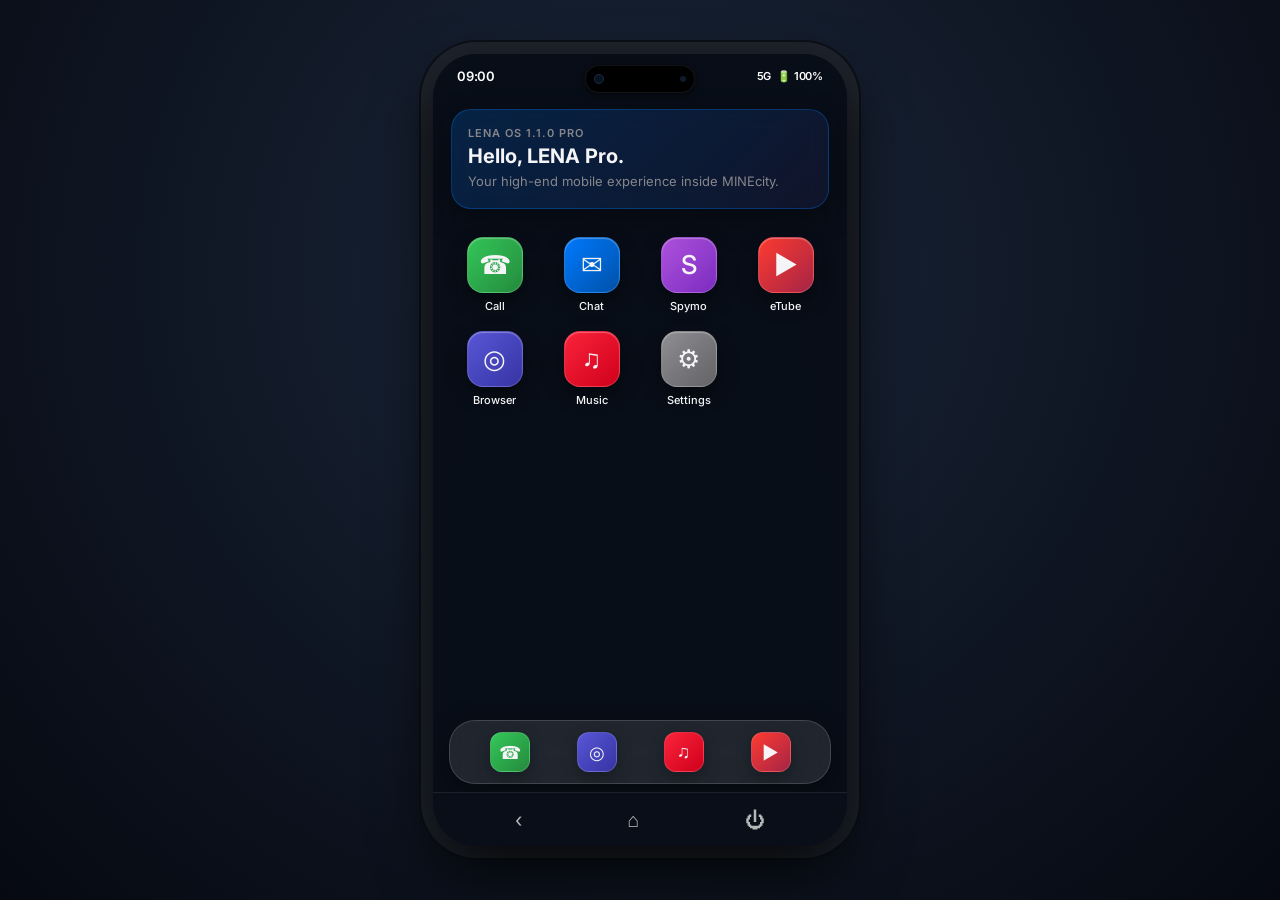
==== index.html @ 7e4c18eb "Rename mobile2.html to index.html" ====
<!DOCTYPE html>
<html lang="en">
<head>
<meta charset="UTF-8">
<meta name="viewport" content="width=device-width,initial-scale=1,maximum-scale=1,user-scalable=no,viewport-fit=cover">
<title>LENA Mobile OS - Pro</title>
<style>
@import url('https://fonts.googleapis.com/css2?family=Inter:wght@300;400;500;600;700&display=swap');

*{box-sizing:border-box; -webkit-tap-highlight-color:transparent;}
:root{
  --accent: #007aff;
  --accent-glow: rgba(0, 122, 255, 0.4);
  --bg-dark: #000000;
  --surface: rgba(25, 25, 30, 0.75);
  --surface-solid: #1c1c1e;
  --text-main: #f5f5f7;
  --text-muted: #86868b;
  --radius-screen: 44px;
}

html,body{
  margin:0;
  width:100%;
  height:100%;
  overflow:hidden;
  background: #0b0f19;
  color:var(--text-main);
  font-family:'Inter', -apple-system, BlinkMacSystemFont, sans-serif;
  user-select:none;
}

button,input{font:inherit;}
button{cursor:pointer;color:inherit;border:none;background:none;}

/* Realistic Phone Enclosure Frame */
.device-wrapper {
  width:100%;
  height:100%;
  display:flex;
  align-items:center;
  justify-content:center;
  background: radial-gradient(circle at 50% 30%, #1a2639 0%, #060911 100%);
}

#mobile {
  width:100%;
  max-width: 414px;
  height:100%;
  max-height: 896px;
  position:relative;
  overflow:hidden;
  background: #000;
  box-shadow: 0 25px 60px rgba(0,0,0,0.8), 0 0 0 12px #1f242d, 0 0 0 14px #0d1017, inset 0 0 0 2px rgba(255,255,255,0.15);
}

@media(min-width: 450px) {
  #mobile {
    border-radius: var(--radius-screen);
    height: 88vh;
  }
}

/* Status Bar */
.status-bar {
  position: absolute;
  top: 0;
  left: 0;
  right: 0;
  height: 44px;
  display: flex;
  justify-content: space-between;
  align-items: center;
  padding: 0 24px;
  font-size: 13px;
  font-weight: 600;
  z-index: 100;
  color: #fff;
  letter-spacing: -0.2px;
}

.status-bar .right-icons {
  display: flex;
  align-items: center;
  gap: 6px;
  font-size: 11px;
}

/* Dynamic Island / Notch */
.dynamic-island {
  position: absolute;
  top: 11px;
  left: 50%;
  transform: translateX(-50%);
  width: 110px;
  height: 28px;
  background: #000;
  border-radius: 20px;
  z-index: 101;
  display: flex;
  align-items: center;
  justify-content: space-between;
  padding: 0 8px;
  box-shadow: 0 2px 10px rgba(0,0,0,0.5);
  border: 1px solid rgba(255,255,255,0.08);
}
.camera-dot {
  width: 10px;
  height: 10px;
  background: #08111e;
  border-radius: 50%;
  border: 1px solid #1a2b48;
}
.sensor-dot {
  width: 6px;
  height: 6px;
  background: #0d1b2a;
  border-radius: 50%;
}

#screen{
  position:absolute;
  inset:0;
  overflow:hidden;
  background: #07111f;
}
#screen::after {
  content:'';
  position: absolute;
  inset:0;
  background: linear-gradient(180deg, rgba(0,0,0,0.3) 0%, rgba(5,10,20,0.6) 100%);
  pointer-events: none;
}

.page{
  position:absolute;
  inset:0;
  display:none;
  overflow-y:auto;
  padding: 50px 18px 110px;
  scrollbar-width:none;
  z-index: 5;
  backdrop-filter: blur(20px);
  -webkit-backdrop-filter: blur(20px);
  background: rgba(10, 15, 25, 0.75);
  animation: fadeIn 0.3s cubic-bezier(0.16, 1, 0.3, 1);
}
.page::-webkit-scrollbar{display:none}
.page.active{display:block}

/* Fullscreen App Pages (Spymo & Browser full overlay) */
.fullscreen-app {
  position: absolute;
  inset: 0;
  background: #07111f;
  z-index: 25;
  display: none;
  flex-direction: column;
  padding: 44px 0 54px;
}
.fullscreen-app.active {
  display: flex;
}
.app-header {
  height: 50px;
  display: flex;
  align-items: center;
  padding: 0 16px;
  gap: 12px;
  background: rgba(16, 30, 49, 0.95);
  border-bottom: 1px solid rgba(255,255,255,0.1);
}
.app-header h3 {
  margin: 0;
  font-size: 16px;
  flex: 1;
}
.full-iframe {
  flex: 1;
  width: 100%;
  border: none;
  background: #ffffff;
}

@keyframes fadeIn {
  from { opacity: 0; transform: scale(0.97); }
  to { opacity: 1; transform: scale(1); }
}

/* Lock Screen - Solid Premium Gradient */
#lock{
  position:absolute;
  inset:0;
  z-index:30;
  display:flex;
  flex-direction:column;
  align-items:center;
  justify-content:space-between;
  padding: 70px 24px 50px;
  background: linear-gradient(145deg, #091322 0%, #03060c 100%);
  transition: transform .4s cubic-bezier(0.77, 0, 0.175, 1), opacity .3s;
}
#lock.gone{transform:translateY(-100%);opacity:0;pointer-events:none}

.lock-clock-container {
  text-align: center;
  margin-top: 10px;
}
.lock-time {
  font-size: 72px;
  font-weight: 300;
  letter-spacing: -2px;
  color: #fff;
  text-shadow: 0 4px 20px rgba(0,0,0,0.5);
}
.lock-date {
  font-size: 15px;
  font-weight: 500;
  color: rgba(255,255,255,0.7);
  margin-top: 6px;
}

#pinBox{
  display:none;
  width:100%;
  max-width:280px;
  background: rgba(25, 30, 45, 0.95);
  padding: 24px;
  border-radius: 24px;
  border: 1px solid rgba(255,255,255,0.15);
  backdrop-filter: blur(20px);
  box-shadow: 0 20px 40px rgba(0,0,0,0.8);
  animation: popIn 0.3s cubic-bezier(0.175, 0.885, 0.32, 1.275);
}
@keyframes popIn {
  from { transform: scale(0.9); opacity: 0; }
  to { transform: scale(1); opacity: 1; }
}

#swipeArea{
  display:flex;
  flex-direction:column;
  align-items:center;
  gap:14px;
  font-size:12px;
  color:rgba(255,255,255,0.85);
  letter-spacing:1.5px;
  text-transform: uppercase;
  font-weight: 600;
  cursor: pointer;
  padding: 15px;
  width: 100%;
  touch-action: none;
}
.swipebar{height:5px;width:120px;border-radius:10px;background:rgba(255,255,255,0.7);box-shadow: 0 0 10px rgba(255,255,255,0.4);}

input{
  width:100%;
  padding:14px 16px;
  border-radius:14px;
  border:1px solid rgba(255,255,255,0.15);
  background:rgba(0,0,0,0.4);
  color:white;
  outline:none;
  margin:10px 0;
  font-size:15px;
  transition: all 0.2s;
}
input:focus {
  border-color: var(--accent);
  box-shadow: 0 0 0 3px var(--accent-glow);
}

.btn{
  border:0;
  background:var(--accent);
  padding:14px 20px;
  border-radius:14px;
  font-weight:600;
  color:white;
  font-size:15px;
  transition: all 0.2s;
  box-shadow: 0 4px 15px rgba(0,122,255,0.3);
}
.btn:active { transform: scale(0.96); }
.btn.secondary{background:rgba(255,255,255,0.1); box-shadow: none;}
.btn.secondary:hover { background: rgba(255,255,255,0.15); }
.full{width:100%;margin-top:10px}

.top{display:flex;align-items:center;gap:14px;margin-bottom:24px}
.top h2{font-size:22px;margin:0;flex:1;font-weight:700;letter-spacing:-0.5px;}
.back{
  background:rgba(255,255,255,0.1);
  border:0;
  border-radius:12px;
  width:38px;
  height:38px;
  display:grid;
  place-items:center;
  font-size:20px;
  transition: background 0.2s;
}
.back:hover { background: rgba(255,255,255,0.2); }

.sub{font-size:11px;color:var(--text-muted);text-transform:uppercase;letter-spacing:1px;font-weight:600;}

/* Home Grid & App Icons */
.home-header {
  padding: 5px 0 10px;
}
.grid{
  display:grid;
  grid-template-columns:repeat(4,minmax(0,1fr));
  gap:16px 10px;
  margin-top:5px;
  padding-bottom: 20px;
}

.appicon{
  min-width:0;
  display:flex;
  flex-direction:column;
  align-items:center;
  gap:6px;
  background:none;
  border:0;
  font-size:11px;
  font-weight:500;
  color: var(--text-main);
  transition: transform 0.2s;
}
.appicon:active { transform: scale(0.92); }

.iconbox{
  width:56px;
  height:56px;
  border-radius:16px;
  display:grid;
  place-items:center;
  font-size:26px;
  background:linear-gradient(145deg,#2c3e50,#1a252f);
  border:1px solid rgba(255,255,255,0.15);
  box-shadow: 0 8px 20px rgba(0,0,0,0.4), inset 0 1px 1px rgba(255,255,255,0.3);
}

.blue{background:linear-gradient(135deg,#007aff,#0051a8)}
.green{background:linear-gradient(135deg,#34c759,#248a3d)}
.purple{background:linear-gradient(135deg,#af52de,#7b2cbf)}
.orange{background:linear-gradient(135deg,#ff9500,#cc7500)}
.red{background:linear-gradient(135deg,#ff3b30,#a52446)}
.musicIcon{background:linear-gradient(135deg,#fa233b,#d0001b)}
.browserIcon{background:linear-gradient(135deg,#5856d6,#3634a3)}

.hero{
  border:1px solid rgba(255,255,255,0.1);
  border-radius:20px;
  padding:16px;
  background:linear-gradient(135deg, rgba(255,255,255,0.08), rgba(255,255,255,0.02));
  backdrop-filter: blur(10px);
  box-shadow: 0 10px 30px rgba(0,0,0,0.3);
  margin-bottom: 12px;
}
.hero h3{margin:0 0 4px; font-size:20px; font-weight:700;}

.card{
  background: rgba(28, 28, 30, 0.7);
  border:1px solid rgba(255,255,255,0.08);
  padding:16px;
  border-radius:18px;
  margin:12px 0;
  backdrop-filter: blur(15px);
  box-shadow: 0 8px 25px rgba(0,0,0,0.3);
}

.rowitem{display:flex;align-items:center;gap:14px}
.rowitem>div:first-child{flex:1;min-width:0}
.rowitem p{margin:4px 0;color:var(--text-muted);font-size:13px}
.small{font-size:13px;color:var(--text-muted);line-height:1.5}

/* Dock at bottom of home screen - Pushed up above Nav Bar */
.home-dock {
  position: absolute;
  bottom: 62px;
  left: 16px;
  right: 16px;
  background: rgba(255, 255, 255, 0.1);
  backdrop-filter: blur(25px);
  -webkit-backdrop-filter: blur(25px);
  border: 1px solid rgba(255, 255, 255, 0.15);
  border-radius: 26px;
  padding: 10px 16px;
  display: flex;
  justify-content: space-around;
  align-items: center;
  z-index: 10;
  box-shadow: 0 10px 30px rgba(0,0,0,0.4);
}
.home-dock .iconbox {
  width: 44px;
  height: 44px;
  border-radius: 12px;
  font-size: 18px;
  box-shadow: 0 5px 15px rgba(0,0,0,0.3);
}

/* Navigation Bar */
#nav{
  position:absolute;
  bottom:0;
  left:0;
  right:0;
  height:54px;
  display:flex;
  align-items:center;
  justify-content:space-evenly;
  background: rgba(10, 15, 25, 0.95);
  backdrop-filter: blur(20px);
  border-top:1px solid rgba(255,255,255,0.08);
  z-index:40;
  padding-bottom:env(safe-area-inset-bottom);
}
#nav button{
  background:none;
  border:0;
  font-size:20px;
  padding:10px 24px;
  color: rgba(255,255,255,0.7);
  transition: color 0.2s;
}
#nav button:hover { color: #fff; }

#toast{
  position:absolute;
  z-index:100;
  bottom:80px;
  left:50%;
  transform:translateX(-50%);
  background: rgba(40, 40, 45, 0.95);
  color: #fff;
  padding: 12px 20px;
  border-radius: 16px;
  font-size: 14px;
  font-weight: 500;
  max-width: 90%;
  text-align:center;
  display:none;
  box-shadow: 0 10px 30px rgba(0,0,0,0.6);
  border: 1px solid rgba(255,255,255,0.15);
  backdrop-filter: blur(10px);
  animation: toastPop 0.25s cubic-bezier(0.175, 0.885, 0.32, 1.275);
}
@keyframes toastPop {
  from { opacity: 0; transform: translate(-50%, 20px); }
  to { opacity: 1; transform: translate(-50%, 0); }
}

.videoFrame{width:100%;aspect-ratio:16/9;border:0;border-radius:14px;box-shadow: 0 8px 20px rgba(0,0,0,0.4);}
audio{width:100%;margin-top:14px;accent-color: var(--accent);}
</style>
</head>
<body>
<div class="device-wrapper">
<div id="mobile">
  <!-- Status Bar & Dynamic Island -->
  <div class="status-bar">
    <span>09:00</span>
    <div class="dynamic-island">
      <div class="camera-dot"></div>
      <div class="sensor-dot"></div>
    </div>
    <div class="right-icons">
      <span>5G</span>
      <span>🔋 100%</span>
    </div>
  </div>

  <div id="screen">

    <!-- Lock Screen -->
    <section id="lock">
      <div class="lock-clock-container">
        <div class="lock-time">09:00</div>
        <div class="lock-date">LENA</div>
      </div>
      
      <div style="display: flex; flex-direction: column; align-items: center; width: 100%;">
        <div id="pinBox">
          <div style="text-align:center; margin-bottom: 12px;"><b id="lockTitle">Enter PIN</b></div>
          <input id="unlockPin" type="password" inputmode="numeric" maxlength="12" placeholder="PIN Code">
          <button class="btn full" onclick="unlockWithPin()">Unlock Device</button>
        </div>
      </div>

      <div id="swipeArea" onclick="attemptSwipe()">
        <span id="swipeText">SWIPE UP OR TAP TO UNLOCK</span>
        <div class="swipebar"></div>
      </div>
    </section>

    <!-- Home Screen -->
    <section class="page active" id="home">
      <div class="home-header">
        <div class="hero" style="background: linear-gradient(135deg, rgba(0,122,255,0.2), rgba(88,86,214,0.1)); border-color: rgba(0,122,255,0.3);">
          <div class="sub">LENA OS 1.1.0 Pro</div>
          <h3 id="greetingHeader" style="margin-top:4px">Hello, Player.</h3>
          <p class="small" style="margin:0">Your high-end mobile experience inside MINEcity.</p>
        </div>
      </div>

      <div class="grid">
        <button class="appicon" onclick="openPage('call')"><span class="iconbox green">☎</span>Call</button>
        <button class="appicon" onclick="unavailable('Messenger')"><span class="iconbox blue">✉</span>Chat</button>
        <button class="appicon" onclick="openSpymo()"><span class="iconbox purple">S</span>Spymo</button>
        <button class="appicon" onclick="openPage('etube')"><span class="iconbox red">▶</span>eTube</button>
        <button class="appicon" onclick="openPage('browser')"><span class="iconbox browserIcon">◎</span>Browser</button>
        <button class="appicon" onclick="openPage('music')"><span class="iconbox musicIcon">♫</span>Music</button>
        <button class="appicon" onclick="openPage('settings')"><span class="iconbox" style="background:linear-gradient(135deg,#8e8e93,#636366)">⚙</span>Settings</button>
      </div>

      <!-- Dock -->
      <div class="home-dock">
        <button class="appicon" onclick="openPage('call')"><span class="iconbox green" style="width:40px;height:40px;font-size:18px">☎</span></button>
        <button class="appicon" onclick="openPage('browser')"><span class="iconbox browserIcon" style="width:40px;height:40px;font-size:18px">◎</span></button>
        <button class="appicon" onclick="openPage('music')"><span class="iconbox musicIcon" style="width:40px;height:40px;font-size:18px">♫</span></button>
        <button class="appicon" onclick="openPage('etube')"><span class="iconbox red" style="width:40px;height:40px;font-size:18px">▶</span></button>
      </div>
    </section>

    <!-- Call Page -->
    <section class="page" id="call">
      <div class="top"><button class="back" onclick="goBack()">‹</button><h2>Phone</h2></div>
      <div class="hero" style="text-align: center; padding: 30px 20px;">
        <div class="iconbox green" style="margin: 0 auto 15px; width:70px; height:70px; font-size:32px;">☎</div>
        <h3>LENA Calls</h3>
        <p class="small">Dialer network is ready for integration.</p>
      </div>
      <button class="btn full" onclick="unavailable('Calling')">Open Keypad</button>
    </section>

    <!-- eTube Page -->
    <section class="page" id="etube">
      <div class="top"><button class="back" onclick="goBack()">‹</button><h2>eTube Pro</h2></div>
      <p class="small" style="margin-top:0">Your gaming videos and MINEcity broadcasts.</p>
      <div id="videoList" style="margin-top: 15px;"></div>
      <div class="card">
        <b>Add a Video</b>
        <input id="videoTitle" placeholder="Video Title">
        <input id="videoUrl" placeholder="YouTube Video URL">
        <button class="btn full" onclick="addVideo()">Add to eTube</button>
        <p class="small" style="margin-top:10px">Saved locally to your device storage.</p>
      </div>
    </section>

    <!-- Fullscreen Spymo App Overlay -->
    <div class="fullscreen-app" id="spymoApp">
      <div class="app-header">
        <button class="back" onclick="closeFullscreenApp('spymoApp')">‹</button>
        <h3>Spymo App</h3>
      </div>
      <iframe class="full-iframe" id="spymoIframe" sandbox="allow-forms allow-scripts allow-same-origin allow-popups" referrerpolicy="strict-origin-when-cross-origin"></iframe>
    </div>

    <!-- Fullscreen Browser App Overlay -->
    <div class="fullscreen-app" id="browserApp">
      <div class="app-header">
        <button class="back" onclick="closeFullscreenApp('browserApp')">‹</button>
        <h3 id="browserTitle">Browser</h3>
      </div>
      <iframe class="full-iframe" id="browserIframe" sandbox="allow-forms allow-scripts allow-same-origin allow-popups" referrerpolicy="strict-origin-when-cross-origin"></iframe>
    </div>

    <!-- Standard Browser Selection/Settings Page -->
    <section class="page" id="browser">
      <div class="top"><button class="back" onclick="goBack()">‹</button><h2>MINEcity Browser</h2></div>
      <div class="card">
        <h3>Quick Web Apps</h3>
        <p class="small">Tap any popular site to launch instantly in full screen:</p>
        <button class="btn full" onclick="launchCustomWeb('https://www.google.com', 'Google')">Launch Google</button>
        <button class="btn secondary full" onclick="launchCustomWeb('https://wikipedia.org', 'Wikipedia')">Launch Wikipedia</button>
      </div>
      <div class="card">
        <b>Enter Custom Website URL</b>
        <input id="customBrowserUrl" placeholder="https://example.com">
        <button class="btn full" onclick="launchTypedBrowser()">Open Website Fullscreen</button>
      </div>
    </section>

    <!-- Music Page -->
    <section class="page" id="music">
      <div class="top"><button class="back" onclick="goBack()">‹</button><h2>LENA Music</h2></div>
      <div class="hero" style="background: linear-gradient(135deg, rgba(250,35,59,0.2), rgba(160,0,27,0.1)); border-color: rgba(250,35,59,0.3);">
        <div style="font-size:36px; margin-bottom: 6px;">♫</div>
        <h3 style="margin:0 0 4px">Your Soundtrack</h3>
        <p class="small">High-fidelity audio inside MINEcity.</p>
      </div>
      <input id="musicSearch" placeholder="🔍 Search songs..." oninput="renderMusic()">
      <div class="rowitem" style="margin:16px 0"><b style="flex:1">Library</b><button class="btn" style="padding: 10px 16px; font-size: 13px;" onclick="showMusicAdd()">＋ Add Song</button></div>
      <div id="musicList"></div>
      
      <div class="card" id="musicAddBox" style="display:none">
        <h3 style="margin-top:0">Add New Track</h3>
        <input id="musicTitle" placeholder="Song Title">
        <input id="musicArtist" placeholder="Artist Name">
        <input id="musicUrl" placeholder="Direct HTTPS Audio URL">
        <button class="btn full" onclick="addMusic()">Save Track</button>
        <button class="btn secondary full" onclick="$('musicAddBox').style.display='none'">Cancel</button>
        <p class="small">Must be a direct accessible HTTPS audio link.</p>
      </div>

      <div class="card">
        <div class="sub">NOW PLAYING</div>
        <h3 id="playingTitle" style="font-size: 18px; margin: 6px 0 2px;">Nothing playing</h3>
        <p id="playingArtist" class="small">Select a track from your library.</p>
        <audio id="musicPlayer" controls preload="none"></audio>
      </div>
    </section>

    <!-- Settings Page -->
    <section class="page" id="settings">
      <div class="top"><button class="back" onclick="goBack()">‹</button><h2>Settings</h2></div>
      <div class="card">
        <div class="sub">DEVICE IDENTITY</div>
        <h3 style="margin: 6px 0 12px;">LENA Pro</h3>
        <input id="deviceName" maxlength="30" placeholder="Mobile Name">
        <button class="btn full" onclick="saveDevice()">Save Device Name</button>
        <div class="rowitem" style="margin-top:16px"><div><b>Operating System</b><p>LENA OS Pro Edition</p></div><b>1.1.0</b></div>
      </div>

      <div class="card">
        <div class="sub">SECURITY</div>
        <h3 style="margin: 6px 0 4px;">Screen Lock PIN</h3>
        <p class="small" id="pinStatus" style="margin-bottom:12px">No PIN configured.</p>
        <input id="newPin" type="password" inputmode="numeric" maxlength="12" placeholder="New PIN (4–12 digits)">
        <input id="confirmPin" type="password" inputmode="numeric" maxlength="12" placeholder="Confirm PIN">
        <button class="btn full" onclick="savePin()">Set / Change PIN</button>
        <button class="btn secondary full" onclick="removePin()">Remove PIN</button>
        <button class="btn secondary full" onclick="lockNow()">Lock Screen Now</button>
      </div>

      <div class="card">
        <div class="sub">SYSTEM & STORAGE</div>
        <button class="btn secondary full" onclick="showAbout()">About LENA OS</button>
        <button class="btn secondary full" onclick="resetVideos()">Clear eTube Data</button>
      </div>
    </section>

  </div>

  <nav id="nav">
    <button aria-label="Back" onclick="goBack()">‹</button>
    <button aria-label="Home" onclick="goHome()">⌂</button>
    <button aria-label="Lock screen" onclick="lockNow()">⏻</button>
  </nav>

  <div id="toast"></div>
</div>
</div>

<script>
const $=id=>document.getElementById(id);
const KEYS={pin:'lena_screen_pin',name:'lena_device_name',videos:'lena_etube_videos',music:'lena_music_library_v1'};
const SPYMO_LINK='https://qzr8n4xv1t6p.vercel.app';
let currentPage='home',pageHistory=[],touchStartY=null,isLocked=true,pinRequired=false,toastTimer,currentMusicId=null;

function toast(message){
 const el=$('toast');el.textContent=message;el.style.display='block';
 clearTimeout(toastTimer);toastTimer=setTimeout(()=>el.style.display='none',2400);
}
function showPage(id,remember=true){
 if(!$ (id))return;
 if(remember&&currentPage!==id)pageHistory.push(currentPage);
 document.querySelectorAll('.page').forEach(p=>p.classList.remove('active'));
 $(id).classList.add('active');currentPage=id;
 if(id==='settings')refreshSettings();
 if(id==='etube')renderVideos();
 if(id==='music')renderMusic();
}
function openPage(id){showPage(id)}
function goHome(){
  pageHistory=[];
  document.querySelectorAll('.fullscreen-app').forEach(app=>app.classList.remove('active'));
  showPage('home',false);
}
function goBack(){
  const activeFullscreen = document.querySelector('.fullscreen-app.active');
  if(activeFullscreen){
    activeFullscreen.classList.remove('active');
    return;
  }
  if(pageHistory.length)showPage(pageHistory.pop(),false);
  else goHome();
}
function unavailable(name){toast(name+' is not available yet.')}

/* Open Spymo directly in full screen */
function openSpymo(){
  $('spymoIframe').src = SPYMO_LINK;
  $('spymoApp').classList.add('active');
}

/* Open Custom Browser in Fullscreen */
function launchCustomWeb(url, title){
  $('browserTitle').textContent = title || 'Browser';
  $('browserIframe').src = url;
  $('browserApp').classList.add('active');
}

function launchTypedBrowser(){
  let url = $('customBrowserUrl').value.trim();
  if(!url) return toast('Enter a valid website URL.');
  if(!/^https?:\/\//i.test(url)) url = 'https://' + url;
  launchCustomWeb(url, url);
}

function closeFullscreenApp(appId){
  $(appId).classList.remove('active');
  if(appId==='spymoApp') $('spymoIframe').src='';
  if(appId==='browserApp') $('browserIframe').src='';
}

function lockNow(){
 isLocked=true;pinRequired=!!localStorage.getItem(KEYS.pin);
 $('lock').classList.remove('gone');
 $('pinBox').style.display='none';
 $('swipeArea').style.display='flex';
 $('unlockPin').value='';
 $('swipeText').textContent=pinRequired?'SWIPE UP OR TAP TO ENTER PIN':'SWIPE UP TO UNLOCK';
}
function unlock(){
 isLocked=false;
 $('lock').classList.add('gone');
 $('pinBox').style.display='none';
 goHome();
}
function attemptSwipe(){
 if(!isLocked)return;
 if(pinRequired){
  $('pinBox').style.display='block';
  $('swipeArea').style.display='none';
  $('unlockPin').focus();
 } else {
  unlock();
 }
}
function unlockWithPin(){
 const entered = $('unlockPin').value.trim();
 const savedPin = localStorage.getItem(KEYS.pin);
 if(entered === savedPin && savedPin){
  unlock();
 } else {
  toast('Incorrect PIN');
  $('unlockPin').value='';
 }
}

// Touch & Mouse swipe handlers for Lock Screen
const lockEl = $('lock');
lockEl.addEventListener('touchstart', e => {
  touchStartY = e.touches[0].clientY;
}, {passive:true});

lockEl.addEventListener('touchend', e => {
  if(touchStartY !== null) {
    let diff = touchStartY - e.changedTouches[0].clientY;
    if(diff > 35) {
      attemptSwipe();
    }
  }
  touchStartY = null;
}, {passive:true});

let mouseY = null;
lockEl.addEventListener('mousedown', e => {
  mouseY = e.clientY;
});
lockEl.addEventListener('mouseup', e => {
  if(mouseY !== null) {
    let diff = mouseY - e.clientY;
    if(diff > 35) {
      attemptSwipe();
    }
  }
  mouseY = null;
});

function refreshSettings(){
 const devName = localStorage.getItem(KEYS.name)||'LENA Pro';
 $('deviceName').value=devName;
 $('greetingHeader').textContent = 'Hello, ' + devName + '.';
 $('pinStatus').textContent=localStorage.getItem(KEYS.pin)?'Screen PIN is active & secured.':'No PIN configured.';
}
function saveDevice(){
 const name=$('deviceName').value.trim();if(!name)return toast('Enter a valid device name.');
 localStorage.setItem(KEYS.name,name);refreshSettings();toast('Device name updated.');
}
function savePin(){
 const pin=$('newPin').value.trim(),confirm=$('confirmPin').value.trim();
 if(!/^\d{4,12}$/.test(pin))return toast('PIN must be 4–12 digits.');
 if(pin!==confirm)return toast('PINs do not match.');
 localStorage.setItem(KEYS.pin,pin);
 $('newPin').value='';$('confirmPin').value='';refreshSettings();toast('New PIN saved successfully.');
}
function removePin(){
 if(!localStorage.getItem(KEYS.pin))return toast('No PIN configured.');
 localStorage.removeItem(KEYS.pin);refreshSettings();toast('Screen PIN removed.');
}
function showAbout(){toast('LENA Mobile OS Pro • Version 1.1.0')}

function getVideos(){try{const a=JSON.parse(localStorage.getItem(KEYS.videos)||'[]');return Array.isArray(a)?a:[]}catch{return[]}}
function youtubeId(value){
 try{
  const u=new URL(value);
  if(u.hostname==='youtu.be')return u.pathname.slice(1);
  if(u.hostname.endsWith('youtube.com')){
   if(u.pathname==='/watch')return u.searchParams.get('v');
   const p=u.pathname.split('/');
   if(['embed','shorts','live'].includes(p[1]))return p[2];
  }
}catch{}return null;
}
function addVideo(){
 const title=$('videoTitle').value.trim(),id=youtubeId($('videoUrl').value.trim());
 if(!title)return toast('Enter a video title.');
 if(!id||!/^[\w-]{11}$/.test(id))return toast('Enter a valid YouTube video URL.');
 const v=getVideos();v.unshift({title,id});localStorage.setItem(KEYS.videos,JSON.stringify(v));
 $('videoTitle').value='';$('videoUrl').value='';renderVideos();toast('Video added to eTube.');
}
function renderVideos(){
 const list=$('videoList');list.replaceChildren();const videos=getVideos();
 if(!videos.length){const e=document.createElement('div');e.className='card';e.textContent='No videos in library yet. Add MINEcity update links below.';list.appendChild(e);return}
 videos.forEach((v,i)=>{
  const c=document.createElement('div');c.className='card';
  const t=document.createElement('b');t.textContent=v.title;c.appendChild(t);
  const f=document.createElement('iframe');f.className='videoFrame';f.style.marginTop='12px';f.src='https://www.youtube-nocookie.com/embed/'+encodeURIComponent(v.id);f.title=v.title;f.loading='lazy';f.allow='accelerometer; autoplay; clipboard-write; encrypted-media; gyroscope; picture-in-picture; web-share';f.allowFullscreen=true;c.appendChild(f);
  const d=document.createElement('button');d.className='btn secondary full';d.textContent='Remove Video';d.onclick=()=>{const a=getVideos();a.splice(i,1);localStorage.setItem(KEYS.videos,JSON.stringify(a));renderVideos()};c.appendChild(d);list.appendChild(c);
 });
}
function resetVideos(){localStorage.removeItem(KEYS.videos);renderVideos();toast('eTube video library cleared.')}

function getMusic(){try{const a=JSON.parse(localStorage.getItem(KEYS.music)||'[]');return Array.isArray(a)?a:[]}catch{return[]}}
function showMusicAdd(){$('musicAddBox').style.display='block'}
function addMusic(){
 const title=$('musicTitle').value.trim(),artist=$('musicArtist').value.trim()||'Unknown Artist',url=$('musicUrl').value.trim();
 if(!title)return toast('Enter a song title.');
 let parsed;try{parsed=new URL(url)}catch{return toast('Enter a valid audio URL.')}
 if(parsed.protocol!=='https:')return toast('Use a secure HTTPS audio URL.');
 const tracks=getMusic();tracks.unshift({id:Date.now().toString()+Math.random().toString(36).slice(2,7),title,artist,url});
 localStorage.setItem(KEYS.music,JSON.stringify(tracks));
 $('musicTitle').value='';$('musicArtist').value='';$('musicUrl').value='';$('musicAddBox').style.display='none';
 renderMusic();toast('Song added to LENA Music.');
}
function renderMusic(){
 const list=$('musicList');if(!list)return;list.replaceChildren();
 const q=($('musicSearch').value||'').toLowerCase().trim();
 const tracks=getMusic().filter(t=>(t.title+' '+t.artist).toLowerCase().includes(q));
 if(!tracks.length){const e=document.createElement('div');e.className='card';e.textContent=q?'No matching tracks found.':'Your music library is empty. Add your first track!';list.appendChild(e);return}
 tracks.index=0;
 tracks.forEach(track=>{
  const c=document.createElement('div');c.className='card';const row=document.createElement('div');row.className='rowitem';
  const icon=document.createElement('div');icon.className='iconbox musicIcon';icon.textContent='♫';icon.style.width='46px';icon.style.height='46px';icon.style.fontSize='20px';
  const info=document.createElement('div');info.style.flex='1';
  const title=document.createElement('b');title.textContent=track.title;
  const artist=document.createElement('p');artist.className='small';artist.textContent=track.artist;info.append(title,artist);
  const play=document.createElement('button');play.className='btn';play.textContent='▶';play.style.padding='10px 16px';play.onclick=()=>playMusic(track.id);
  row.append(icon,info,play);c.appendChild(row);
  const del=document.createElement('button');del.className='btn secondary full';del.textContent='Remove from Library';
  del.onclick=()=>{if(currentMusicId===track.id){$('musicPlayer').pause();$('musicPlayer').removeAttribute('src');$('playingTitle').textContent='Nothing playing';$('playingArtist').textContent='Select a track from your library.';currentMusicId=null}
   localStorage.setItem(KEYS.music,JSON.stringify(getMusic().filter(t=>t.id!==track.id)));renderMusic();toast('Track removed.')};
  c.appendChild(del);list.appendChild(c);
 });
}
function playMusic(id){
 const track=getMusic().find(t=>id===t.id);if(!track)return;
 const p=$('musicPlayer');
 if(currentMusicId!==id){p.src=track.url;currentMusicId=id}
 $('playingTitle').textContent=track.title;$('playingArtist').textContent=track.artist;
 p.play().catch(()=>toast('Playback failed. Verify direct audio URL format.'));
}
$('musicPlayer').addEventListener('error',()=>toast('Audio delivery error. Check Cloudinary link.'));
function init(){
 refreshSettings();renderVideos();renderMusic();
 if(localStorage.getItem('lena_initialized')!=='yes'){
  localStorage.setItem('lena_initialized','yes');isLocked=false;$('lock').classList.add('gone');
}else lockNow();
}
init();
</script>
</body>
</html>
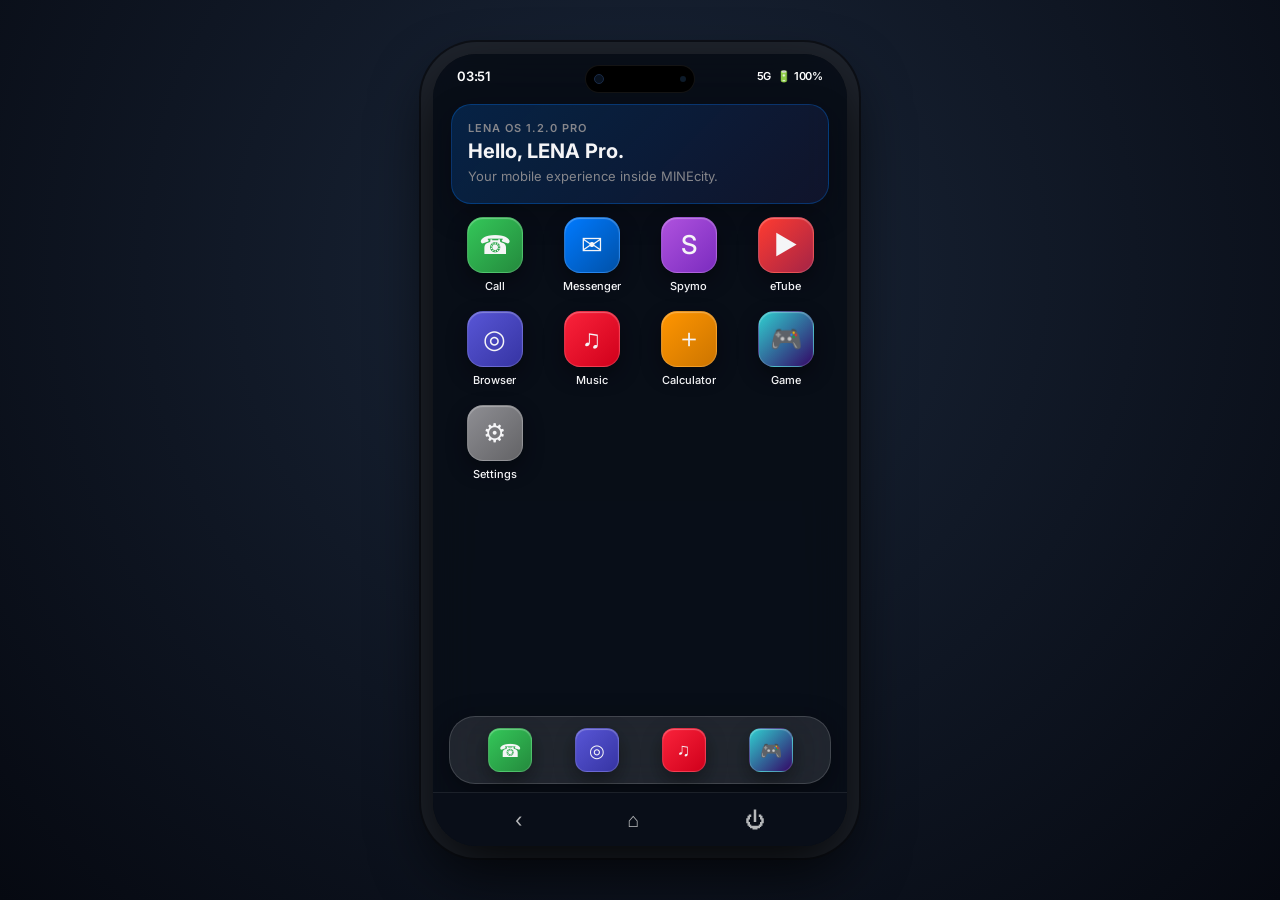
==== commit 41657192: "Update index.html" ====
--- a/index.html
+++ b/index.html
@@ -3,886 +3,187 @@
 <head>
 <meta charset="UTF-8">
 <meta name="viewport" content="width=device-width,initial-scale=1,maximum-scale=1,user-scalable=no,viewport-fit=cover">
+<meta name="theme-color" content="#07111f">
 <title>LENA Mobile OS - Pro</title>
 <style>
 @import url('https://fonts.googleapis.com/css2?family=Inter:wght@300;400;500;600;700&display=swap');
-
-*{box-sizing:border-box; -webkit-tap-highlight-color:transparent;}
-:root{
-  --accent: #007aff;
-  --accent-glow: rgba(0, 122, 255, 0.4);
-  --bg-dark: #000000;
-  --surface: rgba(25, 25, 30, 0.75);
-  --surface-solid: #1c1c1e;
-  --text-main: #f5f5f7;
-  --text-muted: #86868b;
-  --radius-screen: 44px;
-}
-
-html,body{
-  margin:0;
-  width:100%;
-  height:100%;
-  overflow:hidden;
-  background: #0b0f19;
-  color:var(--text-main);
-  font-family:'Inter', -apple-system, BlinkMacSystemFont, sans-serif;
-  user-select:none;
-}
-
-button,input{font:inherit;}
-button{cursor:pointer;color:inherit;border:none;background:none;}
-
-/* Realistic Phone Enclosure Frame */
-.device-wrapper {
-  width:100%;
-  height:100%;
-  display:flex;
-  align-items:center;
-  justify-content:center;
-  background: radial-gradient(circle at 50% 30%, #1a2639 0%, #060911 100%);
-}
-
-#mobile {
-  width:100%;
-  max-width: 414px;
-  height:100%;
-  max-height: 896px;
-  position:relative;
-  overflow:hidden;
-  background: #000;
-  box-shadow: 0 25px 60px rgba(0,0,0,0.8), 0 0 0 12px #1f242d, 0 0 0 14px #0d1017, inset 0 0 0 2px rgba(255,255,255,0.15);
-}
-
-@media(min-width: 450px) {
-  #mobile {
-    border-radius: var(--radius-screen);
-    height: 88vh;
-  }
-}
-
-/* Status Bar */
-.status-bar {
-  position: absolute;
-  top: 0;
-  left: 0;
-  right: 0;
-  height: 44px;
-  display: flex;
-  justify-content: space-between;
-  align-items: center;
-  padding: 0 24px;
-  font-size: 13px;
-  font-weight: 600;
-  z-index: 100;
-  color: #fff;
-  letter-spacing: -0.2px;
-}
-
-.status-bar .right-icons {
-  display: flex;
-  align-items: center;
-  gap: 6px;
-  font-size: 11px;
-}
-
-/* Dynamic Island / Notch */
-.dynamic-island {
-  position: absolute;
-  top: 11px;
-  left: 50%;
-  transform: translateX(-50%);
-  width: 110px;
-  height: 28px;
-  background: #000;
-  border-radius: 20px;
-  z-index: 101;
-  display: flex;
-  align-items: center;
-  justify-content: space-between;
-  padding: 0 8px;
-  box-shadow: 0 2px 10px rgba(0,0,0,0.5);
-  border: 1px solid rgba(255,255,255,0.08);
-}
-.camera-dot {
-  width: 10px;
-  height: 10px;
-  background: #08111e;
-  border-radius: 50%;
-  border: 1px solid #1a2b48;
-}
-.sensor-dot {
-  width: 6px;
-  height: 6px;
-  background: #0d1b2a;
-  border-radius: 50%;
-}
-
-#screen{
-  position:absolute;
-  inset:0;
-  overflow:hidden;
-  background: #07111f;
-}
-#screen::after {
-  content:'';
-  position: absolute;
-  inset:0;
-  background: linear-gradient(180deg, rgba(0,0,0,0.3) 0%, rgba(5,10,20,0.6) 100%);
-  pointer-events: none;
-}
-
-.page{
-  position:absolute;
-  inset:0;
-  display:none;
-  overflow-y:auto;
-  padding: 50px 18px 110px;
-  scrollbar-width:none;
-  z-index: 5;
-  backdrop-filter: blur(20px);
-  -webkit-backdrop-filter: blur(20px);
-  background: rgba(10, 15, 25, 0.75);
-  animation: fadeIn 0.3s cubic-bezier(0.16, 1, 0.3, 1);
-}
-.page::-webkit-scrollbar{display:none}
-.page.active{display:block}
-
-/* Fullscreen App Pages (Spymo & Browser full overlay) */
-.fullscreen-app {
-  position: absolute;
-  inset: 0;
-  background: #07111f;
-  z-index: 25;
-  display: none;
-  flex-direction: column;
-  padding: 44px 0 54px;
-}
-.fullscreen-app.active {
-  display: flex;
-}
-.app-header {
-  height: 50px;
-  display: flex;
-  align-items: center;
-  padding: 0 16px;
-  gap: 12px;
-  background: rgba(16, 30, 49, 0.95);
-  border-bottom: 1px solid rgba(255,255,255,0.1);
-}
-.app-header h3 {
-  margin: 0;
-  font-size: 16px;
-  flex: 1;
-}
-.full-iframe {
-  flex: 1;
-  width: 100%;
-  border: none;
-  background: #ffffff;
-}
-
-@keyframes fadeIn {
-  from { opacity: 0; transform: scale(0.97); }
-  to { opacity: 1; transform: scale(1); }
-}
-
-/* Lock Screen - Solid Premium Gradient */
-#lock{
-  position:absolute;
-  inset:0;
-  z-index:30;
-  display:flex;
-  flex-direction:column;
-  align-items:center;
-  justify-content:space-between;
-  padding: 70px 24px 50px;
-  background: linear-gradient(145deg, #091322 0%, #03060c 100%);
-  transition: transform .4s cubic-bezier(0.77, 0, 0.175, 1), opacity .3s;
-}
+*{box-sizing:border-box;-webkit-tap-highlight-color:transparent}
+:root{--accent:#007aff;--accent-glow:rgba(0,122,255,.4);--text-main:#f5f5f7;--text-muted:#86868b;--radius-screen:44px}
+html,body{margin:0;width:100%;height:100%;overflow:hidden;background:#0b0f19;color:var(--text-main);font-family:Inter,-apple-system,BlinkMacSystemFont,sans-serif;user-select:none}
+button,input{font:inherit}button{cursor:pointer;color:inherit;border:0;background:none}
+.device-wrapper{width:100%;height:100%;display:flex;align-items:center;justify-content:center;background:radial-gradient(circle at 50% 30%,#1a2639 0%,#060911 100%)}
+#mobile{width:100%;height:100%;max-width:414px;max-height:896px;position:relative;overflow:hidden;background:#000;box-shadow:0 25px 60px #000c,0 0 0 12px #1f242d,0 0 0 14px #0d1017,inset 0 0 0 2px #ffffff26}
+@media(min-width:450px){#mobile{border-radius:var(--radius-screen);height:88vh}}
+.status-bar{position:absolute;top:0;left:0;right:0;height:44px;display:flex;justify-content:space-between;align-items:center;padding:0 24px;font-size:13px;font-weight:600;z-index:100;color:#fff;letter-spacing:-.2px;pointer-events:none}
+.right-icons{display:flex;align-items:center;gap:6px;font-size:11px}
+.dynamic-island{position:absolute;top:11px;left:50%;transform:translateX(-50%);width:110px;height:28px;background:#000;border-radius:20px;z-index:101;display:flex;align-items:center;justify-content:space-between;padding:0 8px;border:1px solid #ffffff14;pointer-events:none}
+.camera-dot{width:10px;height:10px;background:#08111e;border-radius:50%;border:1px solid #1a2b48}.sensor-dot{width:6px;height:6px;background:#0d1b2a;border-radius:50%}
+#screen{position:absolute;inset:0;overflow:hidden;background:#07111f}
+#screen:after{content:'';position:absolute;inset:0;background:linear-gradient(180deg,#0004,#050a1499);pointer-events:none;z-index:1}
+.page{position:absolute;inset:0;display:none;overflow-y:auto;padding:50px 18px 130px;scrollbar-width:none;z-index:5;backdrop-filter:blur(20px);-webkit-backdrop-filter:blur(20px);background:#0a0f19bf;animation:fadeIn .25s ease}
+.page::-webkit-scrollbar{display:none}.page.active{display:block}
+.fullscreen-app{position:absolute;inset:0;background:#07111f;z-index:25;display:none;flex-direction:column;padding:44px 0 54px}
+.fullscreen-app.active{display:flex}
+.app-header{height:50px;min-height:50px;display:flex;align-items:center;padding:0 16px;gap:12px;background:#101e31f2;border-bottom:1px solid #ffffff1a}
+.app-header h3{margin:0;font-size:16px;flex:1;overflow:hidden;text-overflow:ellipsis;white-space:nowrap}
+.full-iframe{flex:1;width:100%;height:100%;min-height:0;border:0;background:#fff}
+@keyframes fadeIn{from{opacity:0;transform:scale(.99)}to{opacity:1;transform:scale(1)}}
+#lock{position:absolute;inset:0;z-index:30;display:flex;flex-direction:column;align-items:center;justify-content:space-between;padding:70px 24px 50px;background:linear-gradient(145deg,#091322,#03060c);transition:transform .4s,opacity .3s}
 #lock.gone{transform:translateY(-100%);opacity:0;pointer-events:none}
-
-.lock-clock-container {
-  text-align: center;
-  margin-top: 10px;
-}
-.lock-time {
-  font-size: 72px;
-  font-weight: 300;
-  letter-spacing: -2px;
-  color: #fff;
-  text-shadow: 0 4px 20px rgba(0,0,0,0.5);
-}
-.lock-date {
-  font-size: 15px;
-  font-weight: 500;
-  color: rgba(255,255,255,0.7);
-  margin-top: 6px;
-}
-
-#pinBox{
-  display:none;
-  width:100%;
-  max-width:280px;
-  background: rgba(25, 30, 45, 0.95);
-  padding: 24px;
-  border-radius: 24px;
-  border: 1px solid rgba(255,255,255,0.15);
-  backdrop-filter: blur(20px);
-  box-shadow: 0 20px 40px rgba(0,0,0,0.8);
-  animation: popIn 0.3s cubic-bezier(0.175, 0.885, 0.32, 1.275);
-}
-@keyframes popIn {
-  from { transform: scale(0.9); opacity: 0; }
-  to { transform: scale(1); opacity: 1; }
-}
-
-#swipeArea{
-  display:flex;
-  flex-direction:column;
-  align-items:center;
-  gap:14px;
-  font-size:12px;
-  color:rgba(255,255,255,0.85);
-  letter-spacing:1.5px;
-  text-transform: uppercase;
-  font-weight: 600;
-  cursor: pointer;
-  padding: 15px;
-  width: 100%;
-  touch-action: none;
-}
-.swipebar{height:5px;width:120px;border-radius:10px;background:rgba(255,255,255,0.7);box-shadow: 0 0 10px rgba(255,255,255,0.4);}
-
-input{
-  width:100%;
-  padding:14px 16px;
-  border-radius:14px;
-  border:1px solid rgba(255,255,255,0.15);
-  background:rgba(0,0,0,0.4);
-  color:white;
-  outline:none;
-  margin:10px 0;
-  font-size:15px;
-  transition: all 0.2s;
-}
-input:focus {
-  border-color: var(--accent);
-  box-shadow: 0 0 0 3px var(--accent-glow);
-}
-
-.btn{
-  border:0;
-  background:var(--accent);
-  padding:14px 20px;
-  border-radius:14px;
-  font-weight:600;
-  color:white;
-  font-size:15px;
-  transition: all 0.2s;
-  box-shadow: 0 4px 15px rgba(0,122,255,0.3);
-}
-.btn:active { transform: scale(0.96); }
-.btn.secondary{background:rgba(255,255,255,0.1); box-shadow: none;}
-.btn.secondary:hover { background: rgba(255,255,255,0.15); }
-.full{width:100%;margin-top:10px}
-
-.top{display:flex;align-items:center;gap:14px;margin-bottom:24px}
-.top h2{font-size:22px;margin:0;flex:1;font-weight:700;letter-spacing:-0.5px;}
-.back{
-  background:rgba(255,255,255,0.1);
-  border:0;
-  border-radius:12px;
-  width:38px;
-  height:38px;
-  display:grid;
-  place-items:center;
-  font-size:20px;
-  transition: background 0.2s;
-}
-.back:hover { background: rgba(255,255,255,0.2); }
-
-.sub{font-size:11px;color:var(--text-muted);text-transform:uppercase;letter-spacing:1px;font-weight:600;}
-
-/* Home Grid & App Icons */
-.home-header {
-  padding: 5px 0 10px;
-}
-.grid{
-  display:grid;
-  grid-template-columns:repeat(4,minmax(0,1fr));
-  gap:16px 10px;
-  margin-top:5px;
-  padding-bottom: 20px;
-}
-
-.appicon{
-  min-width:0;
-  display:flex;
-  flex-direction:column;
-  align-items:center;
-  gap:6px;
-  background:none;
-  border:0;
-  font-size:11px;
-  font-weight:500;
-  color: var(--text-main);
-  transition: transform 0.2s;
-}
-.appicon:active { transform: scale(0.92); }
-
-.iconbox{
-  width:56px;
-  height:56px;
-  border-radius:16px;
-  display:grid;
-  place-items:center;
-  font-size:26px;
-  background:linear-gradient(145deg,#2c3e50,#1a252f);
-  border:1px solid rgba(255,255,255,0.15);
-  box-shadow: 0 8px 20px rgba(0,0,0,0.4), inset 0 1px 1px rgba(255,255,255,0.3);
-}
-
-.blue{background:linear-gradient(135deg,#007aff,#0051a8)}
-.green{background:linear-gradient(135deg,#34c759,#248a3d)}
-.purple{background:linear-gradient(135deg,#af52de,#7b2cbf)}
-.orange{background:linear-gradient(135deg,#ff9500,#cc7500)}
-.red{background:linear-gradient(135deg,#ff3b30,#a52446)}
-.musicIcon{background:linear-gradient(135deg,#fa233b,#d0001b)}
-.browserIcon{background:linear-gradient(135deg,#5856d6,#3634a3)}
-
-.hero{
-  border:1px solid rgba(255,255,255,0.1);
-  border-radius:20px;
-  padding:16px;
-  background:linear-gradient(135deg, rgba(255,255,255,0.08), rgba(255,255,255,0.02));
-  backdrop-filter: blur(10px);
-  box-shadow: 0 10px 30px rgba(0,0,0,0.3);
-  margin-bottom: 12px;
-}
-.hero h3{margin:0 0 4px; font-size:20px; font-weight:700;}
-
-.card{
-  background: rgba(28, 28, 30, 0.7);
-  border:1px solid rgba(255,255,255,0.08);
-  padding:16px;
-  border-radius:18px;
-  margin:12px 0;
-  backdrop-filter: blur(15px);
-  box-shadow: 0 8px 25px rgba(0,0,0,0.3);
-}
-
-.rowitem{display:flex;align-items:center;gap:14px}
-.rowitem>div:first-child{flex:1;min-width:0}
-.rowitem p{margin:4px 0;color:var(--text-muted);font-size:13px}
-.small{font-size:13px;color:var(--text-muted);line-height:1.5}
-
-/* Dock at bottom of home screen - Pushed up above Nav Bar */
-.home-dock {
-  position: absolute;
-  bottom: 62px;
-  left: 16px;
-  right: 16px;
-  background: rgba(255, 255, 255, 0.1);
-  backdrop-filter: blur(25px);
-  -webkit-backdrop-filter: blur(25px);
-  border: 1px solid rgba(255, 255, 255, 0.15);
-  border-radius: 26px;
-  padding: 10px 16px;
-  display: flex;
-  justify-content: space-around;
-  align-items: center;
-  z-index: 10;
-  box-shadow: 0 10px 30px rgba(0,0,0,0.4);
-}
-.home-dock .iconbox {
-  width: 44px;
-  height: 44px;
-  border-radius: 12px;
-  font-size: 18px;
-  box-shadow: 0 5px 15px rgba(0,0,0,0.3);
-}
-
-/* Navigation Bar */
-#nav{
-  position:absolute;
-  bottom:0;
-  left:0;
-  right:0;
-  height:54px;
-  display:flex;
-  align-items:center;
-  justify-content:space-evenly;
-  background: rgba(10, 15, 25, 0.95);
-  backdrop-filter: blur(20px);
-  border-top:1px solid rgba(255,255,255,0.08);
-  z-index:40;
-  padding-bottom:env(safe-area-inset-bottom);
-}
-#nav button{
-  background:none;
-  border:0;
-  font-size:20px;
-  padding:10px 24px;
-  color: rgba(255,255,255,0.7);
-  transition: color 0.2s;
-}
-#nav button:hover { color: #fff; }
-
-#toast{
-  position:absolute;
-  z-index:100;
-  bottom:80px;
-  left:50%;
-  transform:translateX(-50%);
-  background: rgba(40, 40, 45, 0.95);
-  color: #fff;
-  padding: 12px 20px;
-  border-radius: 16px;
-  font-size: 14px;
-  font-weight: 500;
-  max-width: 90%;
-  text-align:center;
-  display:none;
-  box-shadow: 0 10px 30px rgba(0,0,0,0.6);
-  border: 1px solid rgba(255,255,255,0.15);
-  backdrop-filter: blur(10px);
-  animation: toastPop 0.25s cubic-bezier(0.175, 0.885, 0.32, 1.275);
-}
-@keyframes toastPop {
-  from { opacity: 0; transform: translate(-50%, 20px); }
-  to { opacity: 1; transform: translate(-50%, 0); }
-}
-
-.videoFrame{width:100%;aspect-ratio:16/9;border:0;border-radius:14px;box-shadow: 0 8px 20px rgba(0,0,0,0.4);}
-audio{width:100%;margin-top:14px;accent-color: var(--accent);}
+.lock-clock-container{text-align:center;margin-top:10px}.lock-time{font-size:72px;font-weight:300;letter-spacing:-2px;color:#fff}.lock-date{font-size:15px;font-weight:500;color:#ffffffb3;margin-top:6px}
+#pinBox{display:none;width:100%;max-width:280px;background:#191e2df2;padding:24px;border-radius:24px;border:1px solid #ffffff26;box-shadow:0 20px 40px #000c;animation:popIn .3s}
+@keyframes popIn{from{transform:scale(.9);opacity:0}to{transform:scale(1);opacity:1}}
+#swipeArea{display:flex;flex-direction:column;align-items:center;gap:14px;font-size:12px;color:#ffffffd9;letter-spacing:1.5px;text-transform:uppercase;font-weight:600;cursor:pointer;padding:15px;width:100%;touch-action:none}
+.swipebar{height:5px;width:120px;border-radius:10px;background:#ffffffb3;box-shadow:0 0 10px #ffffff66}
+input{width:100%;padding:14px 16px;border-radius:14px;border:1px solid #ffffff26;background:#0006;color:white;outline:none;margin:10px 0;font-size:15px}
+input:focus{border-color:var(--accent);box-shadow:0 0 0 3px var(--accent-glow)}
+.btn{background:var(--accent);padding:14px 20px;border-radius:14px;font-weight:600;color:white;font-size:15px;transition:transform .2s;box-shadow:0 4px 15px #007aff4d}
+.btn:active{transform:scale(.97)}.btn.secondary{background:#ffffff1a;box-shadow:none}.full{width:100%;margin-top:10px}
+.top{display:flex;align-items:center;gap:14px;margin-bottom:24px}.top h2{font-size:22px;margin:0;flex:1;font-weight:700;letter-spacing:-.5px}
+.back{background:#ffffff1a;border-radius:12px;width:38px;height:38px;display:grid;place-items:center;font-size:24px;flex-shrink:0}
+.sub{font-size:11px;color:var(--text-muted);text-transform:uppercase;letter-spacing:1px;font-weight:600}
+.grid{display:grid;grid-template-columns:repeat(4,minmax(0,1fr));gap:16px 10px;margin-top:5px;padding-bottom:20px}
+.appicon{min-width:0;display:flex;flex-direction:column;align-items:center;gap:6px;background:none;font-size:11px;font-weight:500;color:var(--text-main)}
+.appicon:active{transform:scale(.94)}
+.iconbox{width:56px;height:56px;border-radius:16px;display:grid;place-items:center;font-size:26px;background:linear-gradient(145deg,#2c3e50,#1a252f);border:1px solid #ffffff26;box-shadow:0 8px 20px #0006,inset 0 1px 1px #ffffff4d}
+.blue{background:linear-gradient(135deg,#007aff,#0051a8)}.green{background:linear-gradient(135deg,#34c759,#248a3d)}.purple{background:linear-gradient(135deg,#af52de,#7b2cbf)}.orange{background:linear-gradient(135deg,#ff9500,#cc7500)}.red{background:linear-gradient(135deg,#ff3b30,#a52446)}.musicIcon{background:linear-gradient(135deg,#fa233b,#d0001b)}.browserIcon{background:linear-gradient(135deg,#5856d6,#3634a3)}
+.hero{border:1px solid #ffffff1a;border-radius:20px;padding:16px;background:linear-gradient(135deg,#ffffff14,#ffffff05);box-shadow:0 10px 30px #0004;margin-bottom:12px}
+.hero h3{margin:0 0 4px;font-size:20px;font-weight:700}
+.card{background:#1c1c1eb3;border:1px solid #ffffff14;padding:16px;border-radius:18px;margin:12px 0;box-shadow:0 8px 25px #0004}
+.rowitem{display:flex;align-items:center;gap:14px}.rowitem>div:first-child{flex:1;min-width:0}.rowitem p{margin:4px 0;color:var(--text-muted);font-size:13px}.small{font-size:13px;color:var(--text-muted);line-height:1.5}
+.home-dock{position:absolute;bottom:62px;left:16px;right:16px;background:#ffffff1a;backdrop-filter:blur(25px);border:1px solid #ffffff26;border-radius:26px;padding:10px 16px;display:flex;justify-content:space-around;align-items:center;z-index:10;box-shadow:0 10px 30px #0006}
+.home-dock .iconbox{width:44px;height:44px;border-radius:12px;font-size:18px}
+#nav{position:absolute;bottom:0;left:0;right:0;height:54px;display:flex;align-items:center;justify-content:space-evenly;background:#0a0f19f2;backdrop-filter:blur(20px);border-top:1px solid #ffffff14;z-index:40;padding-bottom:env(safe-area-inset-bottom)}
+#nav button{font-size:20px;padding:10px 24px;color:#ffffffb3}
+#toast{position:absolute;z-index:110;bottom:80px;left:50%;transform:translateX(-50%);background:#28282df2;color:#fff;padding:12px 20px;border-radius:16px;font-size:14px;font-weight:500;max-width:90%;text-align:center;display:none;box-shadow:0 10px 30px #0009;border:1px solid #ffffff26}
+.videoFrame{width:100%;aspect-ratio:16/9;border:0;border-radius:14px;box-shadow:0 8px 20px #0006}audio{width:100%;margin-top:14px;accent-color:var(--accent)}
+.calc-display{width:100%;height:78px;text-align:right;font-size:30px;padding:16px;border-radius:16px;background:#0008;color:white;border:1px solid #ffffff1a}
+.calc-grid{display:grid;grid-template-columns:repeat(4,1fr);gap:9px;margin-top:12px}.calc-grid button{height:58px;border-radius:16px;background:#ffffff17;font-size:20px;font-weight:600}.calc-grid button.op{background:#007aff55}.calc-grid button.eq{background:#007aff}
+.quick-link{margin-top:8px}
 </style>
 </head>
 <body>
-<div class="device-wrapper">
-<div id="mobile">
-  <!-- Status Bar & Dynamic Island -->
-  <div class="status-bar">
-    <span>09:00</span>
-    <div class="dynamic-island">
-      <div class="camera-dot"></div>
-      <div class="sensor-dot"></div>
-    </div>
-    <div class="right-icons">
-      <span>5G</span>
-      <span>🔋 100%</span>
-    </div>
+<div class="device-wrapper"><div id="mobile">
+  <div class="status-bar"><span id="statusTime">09:00</span><div class="dynamic-island"><div class="camera-dot"></div><div class="sensor-dot"></div></div><div class="right-icons"><span>5G</span><span>🔋 100%</span></div></div>
+  <div id="screen">
+    <section id="lock">
+      <div class="lock-clock-container"><div class="lock-time" id="lockTime">09:00</div><div class="lock-date" id="lockDate">LENA</div></div>
+      <div style="display:flex;flex-direction:column;align-items:center;width:100%"><div id="pinBox"><div style="text-align:center;margin-bottom:12px"><b id="lockTitle">Enter PIN</b></div><input id="unlockPin" type="password" inputmode="numeric" maxlength="12" placeholder="PIN Code"><button class="btn full" onclick="unlockWithPin()">Unlock Device</button></div></div>
+      <div id="swipeArea" onclick="attemptSwipe()"><span id="swipeText">SWIPE UP OR TAP TO UNLOCK</span><div class="swipebar"></div></div>
+    </section>
+    <section class="page active" id="home">
+      <div class="hero" style="background:linear-gradient(135deg,#007aff33,#5856d61a);border-color:#007aff4d"><div class="sub">LENA OS 1.2.0 Pro</div><h3 id="greetingHeader" style="margin-top:4px">Hello, Player.</h3><p class="small" style="margin:0">Your mobile experience inside MINEcity.</p></div>
+      <div class="grid">
+        <button class="appicon" onclick="openLinkedApp('call')"><span class="iconbox green">☎</span>Call</button>
+        <button class="appicon" onclick="openLinkedApp('messenger')"><span class="iconbox blue">✉</span>Messenger</button>
+        <button class="appicon" onclick="openSpymo()"><span class="iconbox purple">S</span>Spymo</button>
+        <button class="appicon" onclick="openPage('etube')"><span class="iconbox red">▶</span>eTube</button>
+        <button class="appicon" onclick="openBrowser()"><span class="iconbox browserIcon">◎</span>Browser</button>
+        <button class="appicon" onclick="openPage('music')"><span class="iconbox musicIcon">♫</span>Music</button>
+        <button class="appicon" onclick="openPage('calculator')"><span class="iconbox orange">＋</span>Calculator</button>
+        <button class="appicon" onclick="openGame()"><span class="iconbox" style="background:linear-gradient(135deg,#30cfd0,#330867)">🎮</span>Game</button>
+        <button class="appicon" onclick="openPage('settings')"><span class="iconbox" style="background:linear-gradient(135deg,#8e8e93,#636366)">⚙</span>Settings</button>
+      </div>
+      <div class="home-dock">
+        <button class="appicon" onclick="openLinkedApp('call')"><span class="iconbox green">☎</span></button>
+        <button class="appicon" onclick="openBrowser()"><span class="iconbox browserIcon">◎</span></button>
+        <button class="appicon" onclick="openPage('music')"><span class="iconbox musicIcon">♫</span></button>
+        <button class="appicon" onclick="openGame()"><span class="iconbox" style="background:linear-gradient(135deg,#30cfd0,#330867)">🎮</span></button>
+      </div>
+    </section>
+    <section class="page" id="etube">
+      <div class="top"><button class="back" onclick="goBack()">‹</button><h2>eTube Pro</h2></div><p class="small">Your gaming videos and MINEcity broadcasts.</p><div id="videoList"></div>
+      <div class="card"><b>Add a Video</b><input id="videoTitle" placeholder="Video Title"><input id="videoUrl" placeholder="YouTube Video URL"><button class="btn full" onclick="addVideo()">Add to eTube</button><p class="small">Saved locally on this device.</p></div>
+    </section>
+    <section class="page" id="music">
+      <div class="top"><button class="back" onclick="goBack()">‹</button><h2>LENA Music</h2></div>
+      <div class="hero"><div style="font-size:36px">♫</div><h3>Your Soundtrack</h3><p class="small">Play direct audio links.</p></div>
+      <input id="musicSearch" placeholder="🔍 Search songs..." oninput="renderMusic()"><div class="rowitem" style="margin:16px 0"><b style="flex:1">Library</b><button class="btn" style="padding:10px 16px" onclick="showMusicAdd()">＋ Add Song</button></div><div id="musicList"></div>
+      <div class="card" id="musicAddBox" style="display:none"><h3>Add New Track</h3><input id="musicTitle" placeholder="Song Title"><input id="musicArtist" placeholder="Artist Name"><input id="musicUrl" placeholder="Direct HTTPS Audio URL"><button class="btn full" onclick="addMusic()">Save Track</button><button class="btn secondary full" onclick="$('musicAddBox').style.display='none'">Cancel</button></div>
+      <div class="card"><div class="sub">NOW PLAYING</div><h3 id="playingTitle">Nothing playing</h3><p id="playingArtist" class="small">Select a track from your library.</p><audio id="musicPlayer" controls preload="none"></audio></div>
+    </section>
+    <section class="page" id="settings">
+      <div class="top"><button class="back" onclick="goBack()">‹</button><h2>Settings</h2></div>
+      <div class="card"><div class="sub">DEVICE IDENTITY</div><h3>LENA Pro</h3><input id="deviceName" maxlength="30" placeholder="Mobile Name"><button class="btn full" onclick="saveDevice()">Save Device Name</button><div class="rowitem" style="margin-top:16px"><div><b>Operating System</b><p>LENA OS Pro Edition</p></div><b>1.2.0</b></div></div>
+      <div class="card"><div class="sub">APP WEBSITE LINKS</div><p class="small">Paste the URLs you want each app icon to open. Use a complete https:// address.</p><label class="small">Browser website</label><input id="browserLinkInput" placeholder="https://example.com"><label class="small">Call app website</label><input id="callLinkInput" placeholder="https://example.com/call"><label class="small">Messenger website</label><input id="messengerLinkInput" placeholder="https://example.com/chat"><label class="small">Game website</label><input id="gameLinkInput" placeholder="https://example.com/game"><button class="btn full" onclick="saveAppLinks()">Save App Links</button></div>
+      <div class="card"><div class="sub">SECURITY</div><h3>Screen Lock PIN</h3><p class="small" id="pinStatus">No PIN configured.</p><input id="newPin" type="password" inputmode="numeric" maxlength="12" placeholder="New PIN (4–12 digits)"><input id="confirmPin" type="password" inputmode="numeric" maxlength="12" placeholder="Confirm PIN"><button class="btn full" onclick="savePin()">Set / Change PIN</button><button class="btn secondary full" onclick="removePin()">Remove PIN</button><button class="btn secondary full" onclick="lockNow()">Lock Screen Now</button></div>
+      <div class="card"><div class="sub">SYSTEM & STORAGE</div><button class="btn secondary full" onclick="showAbout()">About LENA OS</button><button class="btn secondary full" onclick="resetVideos()">Clear eTube Data</button></div>
+    </section>
+    <section class="page" id="calculator">
+      <div class="top"><button class="back" onclick="goBack()">‹</button><h2>Calculator</h2></div>
+      <div class="card"><input id="calcDisplay" class="calc-display" value="0" readonly aria-label="Calculator display"><div class="calc-grid">
+        <button onclick="calcClear()">AC</button><button onclick="calcDelete()">⌫</button><button class="op" onclick="calcAdd('%')">%</button><button class="op" onclick="calcAdd('/')">÷</button>
+        <button onclick="calcAdd('7')">7</button><button onclick="calcAdd('8')">8</button><button onclick="calcAdd('9')">9</button><button class="op" onclick="calcAdd('*')">×</button>
+        <button onclick="calcAdd('4')">4</button><button onclick="calcAdd('5')">5</button><button onclick="calcAdd('6')">6</button><button class="op" onclick="calcAdd('-')">−</button>
+        <button onclick="calcAdd('1')">1</button><button onclick="calcAdd('2')">2</button><button onclick="calcAdd('3')">3</button><button class="op" onclick="calcAdd('+')">+</button>
+        <button onclick="calcAdd('(')">(</button><button onclick="calcAdd('0')">0</button><button onclick="calcAdd('.')">.</button><button class="eq" onclick="calcResult()">=</button>
+      </div></div>
+    </section>
   </div>
 
-  <div id="screen">
+  <!-- Website apps overlay the app area, but the bottom navigation remains visible and unchanged. -->
+  <div class="fullscreen-app" id="spymoApp"><div class="app-header"><button class="back" onclick="closeFullscreenApp('spymoApp')">‹</button><h3>Spymo App</h3></div><iframe class="full-iframe" id="spymoIframe" allow="camera; microphone; geolocation; autoplay; fullscreen; clipboard-read; clipboard-write" referrerpolicy="strict-origin-when-cross-origin"></iframe></div>
+  <div class="fullscreen-app" id="browserApp"><div class="app-header"><button class="back" onclick="closeFullscreenApp('browserApp')">‹</button><h3 id="browserTitle">Browser</h3><button onclick="reloadFrame('browserIframe')" aria-label="Reload">↻</button><button onclick="openExternal('browserIframe')" aria-label="Open externally">↗</button></div><iframe class="full-iframe" id="browserIframe" allow="camera; microphone; geolocation; autoplay; fullscreen; clipboard-read; clipboard-write" referrerpolicy="strict-origin-when-cross-origin"></iframe></div>
+  <div class="fullscreen-app" id="callApp"><div class="app-header"><button class="back" onclick="closeFullscreenApp('callApp')">‹</button><h3>Call</h3><button onclick="reloadFrame('callIframe')">↻</button><button onclick="openExternal('callIframe')">↗</button></div><iframe class="full-iframe" id="callIframe" allow="camera; microphone; autoplay; fullscreen" referrerpolicy="strict-origin-when-cross-origin"></iframe></div>
+  <div class="fullscreen-app" id="messengerApp"><div class="app-header"><button class="back" onclick="closeFullscreenApp('messengerApp')">‹</button><h3>Messenger</h3><button onclick="reloadFrame('messengerIframe')">↻</button><button onclick="openExternal('messengerIframe')">↗</button></div><iframe class="full-iframe" id="messengerIframe" allow="camera; microphone; autoplay; fullscreen" referrerpolicy="strict-origin-when-cross-origin"></iframe></div>
+  <div class="fullscreen-app" id="gameApp"><div class="app-header"><button class="back" onclick="closeFullscreenApp('gameApp')">‹</button><h3>Game</h3><button onclick="reloadFrame('gameIframe')">↻</button><button onclick="openExternal('gameIframe')">↗</button></div><iframe class="full-iframe" id="gameIframe" allow="fullscreen; autoplay; gamepad; clipboard-read; clipboard-write" referrerpolicy="strict-origin-when-cross-origin"></iframe></div>
 
-    <!-- Lock Screen -->
-    <section id="lock">
-      <div class="lock-clock-container">
-        <div class="lock-time">09:00</div>
-        <div class="lock-date">LENA</div>
-      </div>
-      
-      <div style="display: flex; flex-direction: column; align-items: center; width: 100%;">
-        <div id="pinBox">
-          <div style="text-align:center; margin-bottom: 12px;"><b id="lockTitle">Enter PIN</b></div>
-          <input id="unlockPin" type="password" inputmode="numeric" maxlength="12" placeholder="PIN Code">
-          <button class="btn full" onclick="unlockWithPin()">Unlock Device</button>
-        </div>
-      </div>
-
-      <div id="swipeArea" onclick="attemptSwipe()">
-        <span id="swipeText">SWIPE UP OR TAP TO UNLOCK</span>
-        <div class="swipebar"></div>
-      </div>
-    </section>
-
-    <!-- Home Screen -->
-    <section class="page active" id="home">
-      <div class="home-header">
-        <div class="hero" style="background: linear-gradient(135deg, rgba(0,122,255,0.2), rgba(88,86,214,0.1)); border-color: rgba(0,122,255,0.3);">
-          <div class="sub">LENA OS 1.1.0 Pro</div>
-          <h3 id="greetingHeader" style="margin-top:4px">Hello, Player.</h3>
-          <p class="small" style="margin:0">Your high-end mobile experience inside MINEcity.</p>
-        </div>
-      </div>
-
-      <div class="grid">
-        <button class="appicon" onclick="openPage('call')"><span class="iconbox green">☎</span>Call</button>
-        <button class="appicon" onclick="unavailable('Messenger')"><span class="iconbox blue">✉</span>Chat</button>
-        <button class="appicon" onclick="openSpymo()"><span class="iconbox purple">S</span>Spymo</button>
-        <button class="appicon" onclick="openPage('etube')"><span class="iconbox red">▶</span>eTube</button>
-        <button class="appicon" onclick="openPage('browser')"><span class="iconbox browserIcon">◎</span>Browser</button>
-        <button class="appicon" onclick="openPage('music')"><span class="iconbox musicIcon">♫</span>Music</button>
-        <button class="appicon" onclick="openPage('settings')"><span class="iconbox" style="background:linear-gradient(135deg,#8e8e93,#636366)">⚙</span>Settings</button>
-      </div>
-
-      <!-- Dock -->
-      <div class="home-dock">
-        <button class="appicon" onclick="openPage('call')"><span class="iconbox green" style="width:40px;height:40px;font-size:18px">☎</span></button>
-        <button class="appicon" onclick="openPage('browser')"><span class="iconbox browserIcon" style="width:40px;height:40px;font-size:18px">◎</span></button>
-        <button class="appicon" onclick="openPage('music')"><span class="iconbox musicIcon" style="width:40px;height:40px;font-size:18px">♫</span></button>
-        <button class="appicon" onclick="openPage('etube')"><span class="iconbox red" style="width:40px;height:40px;font-size:18px">▶</span></button>
-      </div>
-    </section>
-
-    <!-- Call Page -->
-    <section class="page" id="call">
-      <div class="top"><button class="back" onclick="goBack()">‹</button><h2>Phone</h2></div>
-      <div class="hero" style="text-align: center; padding: 30px 20px;">
-        <div class="iconbox green" style="margin: 0 auto 15px; width:70px; height:70px; font-size:32px;">☎</div>
-        <h3>LENA Calls</h3>
-        <p class="small">Dialer network is ready for integration.</p>
-      </div>
-      <button class="btn full" onclick="unavailable('Calling')">Open Keypad</button>
-    </section>
-
-    <!-- eTube Page -->
-    <section class="page" id="etube">
-      <div class="top"><button class="back" onclick="goBack()">‹</button><h2>eTube Pro</h2></div>
-      <p class="small" style="margin-top:0">Your gaming videos and MINEcity broadcasts.</p>
-      <div id="videoList" style="margin-top: 15px;"></div>
-      <div class="card">
-        <b>Add a Video</b>
-        <input id="videoTitle" placeholder="Video Title">
-        <input id="videoUrl" placeholder="YouTube Video URL">
-        <button class="btn full" onclick="addVideo()">Add to eTube</button>
-        <p class="small" style="margin-top:10px">Saved locally to your device storage.</p>
-      </div>
-    </section>
-
-    <!-- Fullscreen Spymo App Overlay -->
-    <div class="fullscreen-app" id="spymoApp">
-      <div class="app-header">
-        <button class="back" onclick="closeFullscreenApp('spymoApp')">‹</button>
-        <h3>Spymo App</h3>
-      </div>
-      <iframe class="full-iframe" id="spymoIframe" sandbox="allow-forms allow-scripts allow-same-origin allow-popups" referrerpolicy="strict-origin-when-cross-origin"></iframe>
-    </div>
-
-    <!-- Fullscreen Browser App Overlay -->
-    <div class="fullscreen-app" id="browserApp">
-      <div class="app-header">
-        <button class="back" onclick="closeFullscreenApp('browserApp')">‹</button>
-        <h3 id="browserTitle">Browser</h3>
-      </div>
-      <iframe class="full-iframe" id="browserIframe" sandbox="allow-forms allow-scripts allow-same-origin allow-popups" referrerpolicy="strict-origin-when-cross-origin"></iframe>
-    </div>
-
-    <!-- Standard Browser Selection/Settings Page -->
-    <section class="page" id="browser">
-      <div class="top"><button class="back" onclick="goBack()">‹</button><h2>MINEcity Browser</h2></div>
-      <div class="card">
-        <h3>Quick Web Apps</h3>
-        <p class="small">Tap any popular site to launch instantly in full screen:</p>
-        <button class="btn full" onclick="launchCustomWeb('https://www.google.com', 'Google')">Launch Google</button>
-        <button class="btn secondary full" onclick="launchCustomWeb('https://wikipedia.org', 'Wikipedia')">Launch Wikipedia</button>
-      </div>
-      <div class="card">
-        <b>Enter Custom Website URL</b>
-        <input id="customBrowserUrl" placeholder="https://example.com">
-        <button class="btn full" onclick="launchTypedBrowser()">Open Website Fullscreen</button>
-      </div>
-    </section>
-
-    <!-- Music Page -->
-    <section class="page" id="music">
-      <div class="top"><button class="back" onclick="goBack()">‹</button><h2>LENA Music</h2></div>
-      <div class="hero" style="background: linear-gradient(135deg, rgba(250,35,59,0.2), rgba(160,0,27,0.1)); border-color: rgba(250,35,59,0.3);">
-        <div style="font-size:36px; margin-bottom: 6px;">♫</div>
-        <h3 style="margin:0 0 4px">Your Soundtrack</h3>
-        <p class="small">High-fidelity audio inside MINEcity.</p>
-      </div>
-      <input id="musicSearch" placeholder="🔍 Search songs..." oninput="renderMusic()">
-      <div class="rowitem" style="margin:16px 0"><b style="flex:1">Library</b><button class="btn" style="padding: 10px 16px; font-size: 13px;" onclick="showMusicAdd()">＋ Add Song</button></div>
-      <div id="musicList"></div>
-      
-      <div class="card" id="musicAddBox" style="display:none">
-        <h3 style="margin-top:0">Add New Track</h3>
-        <input id="musicTitle" placeholder="Song Title">
-        <input id="musicArtist" placeholder="Artist Name">
-        <input id="musicUrl" placeholder="Direct HTTPS Audio URL">
-        <button class="btn full" onclick="addMusic()">Save Track</button>
-        <button class="btn secondary full" onclick="$('musicAddBox').style.display='none'">Cancel</button>
-        <p class="small">Must be a direct accessible HTTPS audio link.</p>
-      </div>
-
-      <div class="card">
-        <div class="sub">NOW PLAYING</div>
-        <h3 id="playingTitle" style="font-size: 18px; margin: 6px 0 2px;">Nothing playing</h3>
-        <p id="playingArtist" class="small">Select a track from your library.</p>
-        <audio id="musicPlayer" controls preload="none"></audio>
-      </div>
-    </section>
-
-    <!-- Settings Page -->
-    <section class="page" id="settings">
-      <div class="top"><button class="back" onclick="goBack()">‹</button><h2>Settings</h2></div>
-      <div class="card">
-        <div class="sub">DEVICE IDENTITY</div>
-        <h3 style="margin: 6px 0 12px;">LENA Pro</h3>
-        <input id="deviceName" maxlength="30" placeholder="Mobile Name">
-        <button class="btn full" onclick="saveDevice()">Save Device Name</button>
-        <div class="rowitem" style="margin-top:16px"><div><b>Operating System</b><p>LENA OS Pro Edition</p></div><b>1.1.0</b></div>
-      </div>
-
-      <div class="card">
-        <div class="sub">SECURITY</div>
-        <h3 style="margin: 6px 0 4px;">Screen Lock PIN</h3>
-        <p class="small" id="pinStatus" style="margin-bottom:12px">No PIN configured.</p>
-        <input id="newPin" type="password" inputmode="numeric" maxlength="12" placeholder="New PIN (4–12 digits)">
-        <input id="confirmPin" type="password" inputmode="numeric" maxlength="12" placeholder="Confirm PIN">
-        <button class="btn full" onclick="savePin()">Set / Change PIN</button>
-        <button class="btn secondary full" onclick="removePin()">Remove PIN</button>
-        <button class="btn secondary full" onclick="lockNow()">Lock Screen Now</button>
-      </div>
-
-      <div class="card">
-        <div class="sub">SYSTEM & STORAGE</div>
-        <button class="btn secondary full" onclick="showAbout()">About LENA OS</button>
-        <button class="btn secondary full" onclick="resetVideos()">Clear eTube Data</button>
-      </div>
-    </section>
-
-  </div>
-
-  <nav id="nav">
-    <button aria-label="Back" onclick="goBack()">‹</button>
-    <button aria-label="Home" onclick="goHome()">⌂</button>
-    <button aria-label="Lock screen" onclick="lockNow()">⏻</button>
-  </nav>
-
+  <nav id="nav"><button aria-label="Back" onclick="goBack()">‹</button><button aria-label="Home" onclick="goHome()">⌂</button><button aria-label="Lock screen" onclick="lockNow()">⏻</button></nav>
   <div id="toast"></div>
-</div>
-</div>
-
+</div></div>
 <script>
 const $=id=>document.getElementById(id);
-const KEYS={pin:'lena_screen_pin',name:'lena_device_name',videos:'lena_etube_videos',music:'lena_music_library_v1'};
+const KEYS={pin:'lena_screen_pin',name:'lena_device_name',videos:'lena_etube_videos',music:'lena_music_library_v1',links:'lena_app_links_v1'};
 const SPYMO_LINK='https://qzr8n4xv1t6p.vercel.app';
+// Change these default URLs here, or save URLs in Settings > App Website Links.
+const DEFAULT_LINKS={browser:'https://www.google.com',call:'',messenger:'',game:''};
 let currentPage='home',pageHistory=[],touchStartY=null,isLocked=true,pinRequired=false,toastTimer,currentMusicId=null;
-
-function toast(message){
- const el=$('toast');el.textContent=message;el.style.display='block';
- clearTimeout(toastTimer);toastTimer=setTimeout(()=>el.style.display='none',2400);
-}
-function showPage(id,remember=true){
- if(!$ (id))return;
- if(remember&&currentPage!==id)pageHistory.push(currentPage);
- document.querySelectorAll('.page').forEach(p=>p.classList.remove('active'));
- $(id).classList.add('active');currentPage=id;
- if(id==='settings')refreshSettings();
- if(id==='etube')renderVideos();
- if(id==='music')renderMusic();
-}
+function toast(message){const el=$('toast');el.textContent=message;el.style.display='block';clearTimeout(toastTimer);toastTimer=setTimeout(()=>el.style.display='none',2400)}
+function getLinks(){try{return {...DEFAULT_LINKS,...JSON.parse(localStorage.getItem(KEYS.links)||'{}')}}catch{return {...DEFAULT_LINKS}}}
+function validUrl(value){try{const u=new URL(value);return u.protocol==='https:'||u.protocol==='http:'?u.href:null}catch{return null}}
+function showPage(id,remember=true){if(!$ (id))return;if(remember&&currentPage!==id)pageHistory.push(currentPage);document.querySelectorAll('.page').forEach(p=>p.classList.remove('active'));$(id).classList.add('active');currentPage=id;if(id==='settings')refreshSettings();if(id==='etube')renderVideos();if(id==='music')renderMusic()}
 function openPage(id){showPage(id)}
-function goHome(){
-  pageHistory=[];
-  document.querySelectorAll('.fullscreen-app').forEach(app=>app.classList.remove('active'));
-  showPage('home',false);
-}
-function goBack(){
-  const activeFullscreen = document.querySelector('.fullscreen-app.active');
-  if(activeFullscreen){
-    activeFullscreen.classList.remove('active');
-    return;
-  }
-  if(pageHistory.length)showPage(pageHistory.pop(),false);
-  else goHome();
-}
+function goHome(){pageHistory=[];document.querySelectorAll('.fullscreen-app').forEach(a=>a.classList.remove('active'));showPage('home',false)}
+function goBack(){const app=document.querySelector('.fullscreen-app.active');if(app){app.classList.remove('active');return}if(pageHistory.length)showPage(pageHistory.pop(),false);else goHome()}
 function unavailable(name){toast(name+' is not available yet.')}
-
-/* Open Spymo directly in full screen */
-function openSpymo(){
-  $('spymoIframe').src = SPYMO_LINK;
-  $('spymoApp').classList.add('active');
-}
-
-/* Open Custom Browser in Fullscreen */
-function launchCustomWeb(url, title){
-  $('browserTitle').textContent = title || 'Browser';
-  $('browserIframe').src = url;
-  $('browserApp').classList.add('active');
-}
-
-function launchTypedBrowser(){
-  let url = $('customBrowserUrl').value.trim();
-  if(!url) return toast('Enter a valid website URL.');
-  if(!/^https?:\/\//i.test(url)) url = 'https://' + url;
-  launchCustomWeb(url, url);
-}
-
-function closeFullscreenApp(appId){
-  $(appId).classList.remove('active');
-  if(appId==='spymoApp') $('spymoIframe').src='';
-  if(appId==='browserApp') $('browserIframe').src='';
-}
-
-function lockNow(){
- isLocked=true;pinRequired=!!localStorage.getItem(KEYS.pin);
- $('lock').classList.remove('gone');
- $('pinBox').style.display='none';
- $('swipeArea').style.display='flex';
- $('unlockPin').value='';
- $('swipeText').textContent=pinRequired?'SWIPE UP OR TAP TO ENTER PIN':'SWIPE UP TO UNLOCK';
-}
-function unlock(){
- isLocked=false;
- $('lock').classList.add('gone');
- $('pinBox').style.display='none';
- goHome();
-}
-function attemptSwipe(){
- if(!isLocked)return;
- if(pinRequired){
-  $('pinBox').style.display='block';
-  $('swipeArea').style.display='none';
-  $('unlockPin').focus();
- } else {
-  unlock();
- }
-}
-function unlockWithPin(){
- const entered = $('unlockPin').value.trim();
- const savedPin = localStorage.getItem(KEYS.pin);
- if(entered === savedPin && savedPin){
-  unlock();
- } else {
-  toast('Incorrect PIN');
-  $('unlockPin').value='';
- }
-}
-
-// Touch & Mouse swipe handlers for Lock Screen
-const lockEl = $('lock');
-lockEl.addEventListener('touchstart', e => {
-  touchStartY = e.touches[0].clientY;
-}, {passive:true});
-
-lockEl.addEventListener('touchend', e => {
-  if(touchStartY !== null) {
-    let diff = touchStartY - e.changedTouches[0].clientY;
-    if(diff > 35) {
-      attemptSwipe();
-    }
-  }
-  touchStartY = null;
-}, {passive:true});
-
-let mouseY = null;
-lockEl.addEventListener('mousedown', e => {
-  mouseY = e.clientY;
-});
-lockEl.addEventListener('mouseup', e => {
-  if(mouseY !== null) {
-    let diff = mouseY - e.clientY;
-    if(diff > 35) {
-      attemptSwipe();
-    }
-  }
-  mouseY = null;
-});
-
-function refreshSettings(){
- const devName = localStorage.getItem(KEYS.name)||'LENA Pro';
- $('deviceName').value=devName;
- $('greetingHeader').textContent = 'Hello, ' + devName + '.';
- $('pinStatus').textContent=localStorage.getItem(KEYS.pin)?'Screen PIN is active & secured.':'No PIN configured.';
-}
-function saveDevice(){
- const name=$('deviceName').value.trim();if(!name)return toast('Enter a valid device name.');
- localStorage.setItem(KEYS.name,name);refreshSettings();toast('Device name updated.');
-}
-function savePin(){
- const pin=$('newPin').value.trim(),confirm=$('confirmPin').value.trim();
- if(!/^\d{4,12}$/.test(pin))return toast('PIN must be 4–12 digits.');
- if(pin!==confirm)return toast('PINs do not match.');
- localStorage.setItem(KEYS.pin,pin);
- $('newPin').value='';$('confirmPin').value='';refreshSettings();toast('New PIN saved successfully.');
-}
-function removePin(){
- if(!localStorage.getItem(KEYS.pin))return toast('No PIN configured.');
- localStorage.removeItem(KEYS.pin);refreshSettings();toast('Screen PIN removed.');
-}
-function showAbout(){toast('LENA Mobile OS Pro • Version 1.1.0')}
-
+function openOverlay(appId,frameId,url,title){const clean=validUrl(url);if(!clean){toast('Set a valid website URL in Settings first.');showPage('settings');return}document.querySelectorAll('.fullscreen-app').forEach(a=>a.classList.remove('active'));$(title==='Browser'?'browserTitle':title==='Spymo'?'spymoTitle':title+'Title')?.replaceChildren();$(frameId).src=clean;const app=$(appId);app.classList.add('active')}
+function openSpymo(){$('spymoIframe').src=SPYMO_LINK;document.querySelectorAll('.fullscreen-app').forEach(a=>a.classList.remove('active'));$('spymoApp').classList.add('active')}
+function launchCustomWeb(url,title='Browser'){const clean=validUrl(url);if(!clean)return toast('Enter a valid http/https website URL.');$('browserTitle').textContent=title||'Browser';$('browserIframe').src=clean;document.querySelectorAll('.fullscreen-app').forEach(a=>a.classList.remove('active'));$('browserApp').classList.add('active')}
+function openBrowser(){launchCustomWeb(getLinks().browser,'Browser')}
+function openLinkedApp(kind){const links=getLinks();if(kind==='call'){if(!links.call)return toast('Add the Call website in Settings first.');$('callIframe').src=validUrl(links.call)||'';$('callApp').classList.add('active')}else{if(!links.messenger)return toast('Add the Messenger website in Settings first.');$('messengerIframe').src=validUrl(links.messenger)||'';$('messengerApp').classList.add('active')}}
+function openGame(){const url=validUrl(getLinks().game);if(!url){toast('Add the Game website in Settings first.');showPage('settings');return}$('gameIframe').src=url;$('gameApp').classList.add('active')}
+function closeFullscreenApp(id){$(id).classList.remove('active');const map={spymoApp:'spymoIframe',browserApp:'browserIframe',callApp:'callIframe',messengerApp:'messengerIframe',gameApp:'gameIframe'};if(map[id])$(map[id]).src=''}
+function reloadFrame(id){const f=$(id);try{f.contentWindow.location.reload()}catch{f.src=f.src}}
+function openExternal(id){const f=$(id);const url=f.src;if(url&&url!=='about:blank')window.open(url,'_blank','noopener')}
+function saveAppLinks(){const links={};for(const key of ['browser','call','messenger','game']){const raw=$(`${key}LinkInput`).value.trim();if(raw&&!validUrl(raw))return toast('Check the '+key+' URL. Include https://');links[key]=raw?validUrl(raw):DEFAULT_LINKS[key]}localStorage.setItem(KEYS.links,JSON.stringify(links));toast('App website links saved.')}
+function lockNow(){isLocked=true;pinRequired=!!localStorage.getItem(KEYS.pin);$('lock').classList.remove('gone');$('pinBox').style.display='none';$('swipeArea').style.display='flex';$('unlockPin').value='';$('swipeText').textContent=pinRequired?'SWIPE UP OR TAP TO ENTER PIN':'SWIPE UP TO UNLOCK'}
+function unlock(){isLocked=false;$('lock').classList.add('gone');$('pinBox').style.display='none';goHome()}
+function attemptSwipe(){if(!isLocked)return;if(pinRequired){$('pinBox').style.display='block';$('swipeArea').style.display='none';$('unlockPin').focus()}else unlock()}
+function unlockWithPin(){const entered=$('unlockPin').value.trim(),saved=localStorage.getItem(KEYS.pin);if(entered===saved&&saved)unlock();else{toast('Incorrect PIN');$('unlockPin').value=''}}
+const lockEl=$('lock');lockEl.addEventListener('touchstart',e=>{touchStartY=e.touches[0].clientY},{passive:true});lockEl.addEventListener('touchend',e=>{if(touchStartY!==null&&touchStartY-e.changedTouches[0].clientY>35)attemptSwipe();touchStartY=null},{passive:true});let mouseY=null;lockEl.addEventListener('mousedown',e=>mouseY=e.clientY);lockEl.addEventListener('mouseup',e=>{if(mouseY!==null&&mouseY-e.clientY>35)attemptSwipe();mouseY=null});
+function refreshSettings(){const name=localStorage.getItem(KEYS.name)||'LENA Pro';$('deviceName').value=name;$('greetingHeader').textContent='Hello, '+name+'.';$('pinStatus').textContent=localStorage.getItem(KEYS.pin)?'Screen PIN is active.':'No PIN configured.';const l=getLinks();$('browserLinkInput').value=l.browser||'';$('callLinkInput').value=l.call||'';$('messengerLinkInput').value=l.messenger||'';$('gameLinkInput').value=l.game||''}
+function saveDevice(){const name=$('deviceName').value.trim();if(!name)return toast('Enter a valid device name.');localStorage.setItem(KEYS.name,name);refreshSettings();toast('Device name updated.')}
+function savePin(){const p=$('newPin').value.trim(),c=$('confirmPin').value.trim();if(!/^\d{4,12}$/.test(p))return toast('PIN must be 4–12 digits.');if(p!==c)return toast('PINs do not match.');localStorage.setItem(KEYS.pin,p);$('newPin').value='';$('confirmPin').value='';refreshSettings();toast('PIN saved.')}
+function removePin(){if(!localStorage.getItem(KEYS.pin))return toast('No PIN configured.');localStorage.removeItem(KEYS.pin);refreshSettings();toast('PIN removed.')}
+function showAbout(){toast('LENA Mobile OS Pro • Version 1.2.0')}
 function getVideos(){try{const a=JSON.parse(localStorage.getItem(KEYS.videos)||'[]');return Array.isArray(a)?a:[]}catch{return[]}}
-function youtubeId(value){
- try{
-  const u=new URL(value);
-  if(u.hostname==='youtu.be')return u.pathname.slice(1);
-  if(u.hostname.endsWith('youtube.com')){
-   if(u.pathname==='/watch')return u.searchParams.get('v');
-   const p=u.pathname.split('/');
-   if(['embed','shorts','live'].includes(p[1]))return p[2];
-  }
-}catch{}return null;
-}
-function addVideo(){
- const title=$('videoTitle').value.trim(),id=youtubeId($('videoUrl').value.trim());
- if(!title)return toast('Enter a video title.');
- if(!id||!/^[\w-]{11}$/.test(id))return toast('Enter a valid YouTube video URL.');
- const v=getVideos();v.unshift({title,id});localStorage.setItem(KEYS.videos,JSON.stringify(v));
- $('videoTitle').value='';$('videoUrl').value='';renderVideos();toast('Video added to eTube.');
-}
-function renderVideos(){
- const list=$('videoList');list.replaceChildren();const videos=getVideos();
- if(!videos.length){const e=document.createElement('div');e.className='card';e.textContent='No videos in library yet. Add MINEcity update links below.';list.appendChild(e);return}
- videos.forEach((v,i)=>{
-  const c=document.createElement('div');c.className='card';
-  const t=document.createElement('b');t.textContent=v.title;c.appendChild(t);
-  const f=document.createElement('iframe');f.className='videoFrame';f.style.marginTop='12px';f.src='https://www.youtube-nocookie.com/embed/'+encodeURIComponent(v.id);f.title=v.title;f.loading='lazy';f.allow='accelerometer; autoplay; clipboard-write; encrypted-media; gyroscope; picture-in-picture; web-share';f.allowFullscreen=true;c.appendChild(f);
-  const d=document.createElement('button');d.className='btn secondary full';d.textContent='Remove Video';d.onclick=()=>{const a=getVideos();a.splice(i,1);localStorage.setItem(KEYS.videos,JSON.stringify(a));renderVideos()};c.appendChild(d);list.appendChild(c);
- });
-}
-function resetVideos(){localStorage.removeItem(KEYS.videos);renderVideos();toast('eTube video library cleared.')}
-
+function youtubeId(value){try{const u=new URL(value);if(u.hostname==='youtu.be')return u.pathname.slice(1);if(u.hostname.endsWith('youtube.com')){if(u.pathname==='/watch')return u.searchParams.get('v');const p=u.pathname.split('/');if(['embed','shorts','live'].includes(p[1]))return p[2]}}catch{}return null}
+function addVideo(){const title=$('videoTitle').value.trim(),id=youtubeId($('videoUrl').value.trim());if(!title)return toast('Enter a video title.');if(!id||!/^[\w-]{11}$/.test(id))return toast('Enter a valid YouTube URL.');const v=getVideos();v.unshift({title,id});localStorage.setItem(KEYS.videos,JSON.stringify(v));$('videoTitle').value='';$('videoUrl').value='';renderVideos();toast('Video added.')}
+function renderVideos(){const list=$('videoList');list.replaceChildren();const videos=getVideos();if(!videos.length){const e=document.createElement('div');e.className='card';e.textContent='No videos yet. Add a YouTube link below.';list.appendChild(e);return}videos.forEach((v,i)=>{const c=document.createElement('div');c.className='card';const t=document.createElement('b');t.textContent=v.title;c.appendChild(t);const f=document.createElement('iframe');f.className='videoFrame';f.style.marginTop='12px';f.src='https://www.youtube-nocookie.com/embed/'+encodeURIComponent(v.id);f.title=v.title;f.loading='lazy';f.allow='accelerometer; autoplay; clipboard-write; encrypted-media; gyroscope; picture-in-picture; web-share';f.allowFullscreen=true;c.appendChild(f);const d=document.createElement('button');d.className='btn secondary full';d.textContent='Remove Video';d.onclick=()=>{const a=getVideos();a.splice(i,1);localStorage.setItem(KEYS.videos,JSON.stringify(a));renderVideos()};c.appendChild(d);list.appendChild(c)})}
+function resetVideos(){localStorage.removeItem(KEYS.videos);renderVideos();toast('eTube library cleared.')}
 function getMusic(){try{const a=JSON.parse(localStorage.getItem(KEYS.music)||'[]');return Array.isArray(a)?a:[]}catch{return[]}}
 function showMusicAdd(){$('musicAddBox').style.display='block'}
-function addMusic(){
- const title=$('musicTitle').value.trim(),artist=$('musicArtist').value.trim()||'Unknown Artist',url=$('musicUrl').value.trim();
- if(!title)return toast('Enter a song title.');
- let parsed;try{parsed=new URL(url)}catch{return toast('Enter a valid audio URL.')}
- if(parsed.protocol!=='https:')return toast('Use a secure HTTPS audio URL.');
- const tracks=getMusic();tracks.unshift({id:Date.now().toString()+Math.random().toString(36).slice(2,7),title,artist,url});
- localStorage.setItem(KEYS.music,JSON.stringify(tracks));
- $('musicTitle').value='';$('musicArtist').value='';$('musicUrl').value='';$('musicAddBox').style.display='none';
- renderMusic();toast('Song added to LENA Music.');
-}
-function renderMusic(){
- const list=$('musicList');if(!list)return;list.replaceChildren();
- const q=($('musicSearch').value||'').toLowerCase().trim();
- const tracks=getMusic().filter(t=>(t.title+' '+t.artist).toLowerCase().includes(q));
- if(!tracks.length){const e=document.createElement('div');e.className='card';e.textContent=q?'No matching tracks found.':'Your music library is empty. Add your first track!';list.appendChild(e);return}
- tracks.index=0;
- tracks.forEach(track=>{
-  const c=document.createElement('div');c.className='card';const row=document.createElement('div');row.className='rowitem';
-  const icon=document.createElement('div');icon.className='iconbox musicIcon';icon.textContent='♫';icon.style.width='46px';icon.style.height='46px';icon.style.fontSize='20px';
-  const info=document.createElement('div');info.style.flex='1';
-  const title=document.createElement('b');title.textContent=track.title;
-  const artist=document.createElement('p');artist.className='small';artist.textContent=track.artist;info.append(title,artist);
-  const play=document.createElement('button');play.className='btn';play.textContent='▶';play.style.padding='10px 16px';play.onclick=()=>playMusic(track.id);
-  row.append(icon,info,play);c.appendChild(row);
-  const del=document.createElement('button');del.className='btn secondary full';del.textContent='Remove from Library';
-  del.onclick=()=>{if(currentMusicId===track.id){$('musicPlayer').pause();$('musicPlayer').removeAttribute('src');$('playingTitle').textContent='Nothing playing';$('playingArtist').textContent='Select a track from your library.';currentMusicId=null}
-   localStorage.setItem(KEYS.music,JSON.stringify(getMusic().filter(t=>t.id!==track.id)));renderMusic();toast('Track removed.')};
-  c.appendChild(del);list.appendChild(c);
- });
-}
-function playMusic(id){
- const track=getMusic().find(t=>id===t.id);if(!track)return;
- const p=$('musicPlayer');
- if(currentMusicId!==id){p.src=track.url;currentMusicId=id}
- $('playingTitle').textContent=track.title;$('playingArtist').textContent=track.artist;
- p.play().catch(()=>toast('Playback failed. Verify direct audio URL format.'));
-}
-$('musicPlayer').addEventListener('error',()=>toast('Audio delivery error. Check Cloudinary link.'));
-function init(){
- refreshSettings();renderVideos();renderMusic();
- if(localStorage.getItem('lena_initialized')!=='yes'){
-  localStorage.setItem('lena_initialized','yes');isLocked=false;$('lock').classList.add('gone');
-}else lockNow();
-}
+function addMusic(){const title=$('musicTitle').value.trim(),artist=$('musicArtist').value.trim()||'Unknown Artist',url=$('musicUrl').value.trim();if(!title)return toast('Enter a song title.');let u;try{u=new URL(url)}catch{return toast('Enter a valid audio URL.')}if(u.protocol!=='https:')return toast('Use an HTTPS audio URL.');const a=getMusic();a.unshift({id:Date.now().toString()+Math.random().toString(36).slice(2,7),title,artist,url:u.href});localStorage.setItem(KEYS.music,JSON.stringify(a));$('musicTitle').value='';$('musicArtist').value='';$('musicUrl').value='';$('musicAddBox').style.display='none';renderMusic();toast('Song added.')}
+function renderMusic(){const list=$('musicList');if(!list)return;list.replaceChildren();const q=($('musicSearch').value||'').toLowerCase().trim(),tracks=getMusic().filter(t=>(t.title+' '+t.artist).toLowerCase().includes(q));if(!tracks.length){const e=document.createElement('div');e.className='card';e.textContent=q?'No matching tracks.':'Your music library is empty.';list.appendChild(e);return}tracks.forEach(track=>{const c=document.createElement('div');c.className='card';const row=document.createElement('div');row.className='rowitem';const icon=document.createElement('div');icon.className='iconbox musicIcon';icon.textContent='♫';icon.style.width='46px';icon.style.height='46px';const info=document.createElement('div');info.style.flex='1';const title=document.createElement('b');title.textContent=track.title;const artist=document.createElement('p');artist.className='small';artist.textContent=track.artist;info.append(title,artist);const play=document.createElement('button');play.className='btn';play.textContent='▶';play.onclick=()=>playMusic(track.id);row.append(icon,info,play);c.appendChild(row);const del=document.createElement('button');del.className='btn secondary full';del.textContent='Remove from Library';del.onclick=()=>{if(currentMusicId===track.id){$('musicPlayer').pause();$('musicPlayer').removeAttribute('src');$('playingTitle').textContent='Nothing playing';currentMusicId=null}localStorage.setItem(KEYS.music,JSON.stringify(getMusic().filter(t=>t.id!==track.id)));renderMusic()};c.appendChild(del);list.appendChild(c)})}
+function playMusic(id){const t=getMusic().find(x=>x.id===id);if(!t)return;const p=$('musicPlayer');if(currentMusicId!==id){p.src=t.url;currentMusicId=id}$('playingTitle').textContent=t.title;$('playingArtist').textContent=t.artist;p.play().catch(()=>toast('Playback failed. Check direct audio URL.'))}
+$('musicPlayer').addEventListener('error',()=>toast('Audio delivery error. Check the audio link.'));
+let calcExpr='';
+function calcAdd(v){if(calcExpr==='Error')calcExpr='';calcExpr+=v;$('calcDisplay').value=calcExpr||'0'}
+function calcClear(){calcExpr='';$('calcDisplay').value='0'}
+function calcDelete(){calcExpr=calcExpr.slice(0,-1);$('calcDisplay').value=calcExpr||'0'}
+function calcResult(){try{if(!calcExpr||!/^[0-9+\-*/%.() ]+$/.test(calcExpr))throw Error();const result=Function('"use strict";return ('+calcExpr+')')();if(!Number.isFinite(result))throw Error();calcExpr=String(Number(result.toPrecision(12)));$('calcDisplay').value=calcExpr}catch{calcExpr='';$('calcDisplay').value='Error';setTimeout(()=>{if($('calcDisplay').value==='Error')$('calcDisplay').value='0'},1000)}}
+function updateClock(){const d=new Date(),time=d.toLocaleTimeString([], {hour:'2-digit',minute:'2-digit',hour12:false});$('statusTime').textContent=time;$('lockTime').textContent=time;$('lockDate').textContent=d.toLocaleDateString([], {weekday:'long',month:'short',day:'numeric'})}
+function init(){refreshSettings();renderVideos();renderMusic();updateClock();setInterval(updateClock,15000);if(localStorage.getItem('lena_initialized')!=='yes'){localStorage.setItem('lena_initialized','yes');isLocked=false;$('lock').classList.add('gone')}else lockNow()}
 init();
 </script>
 </body>
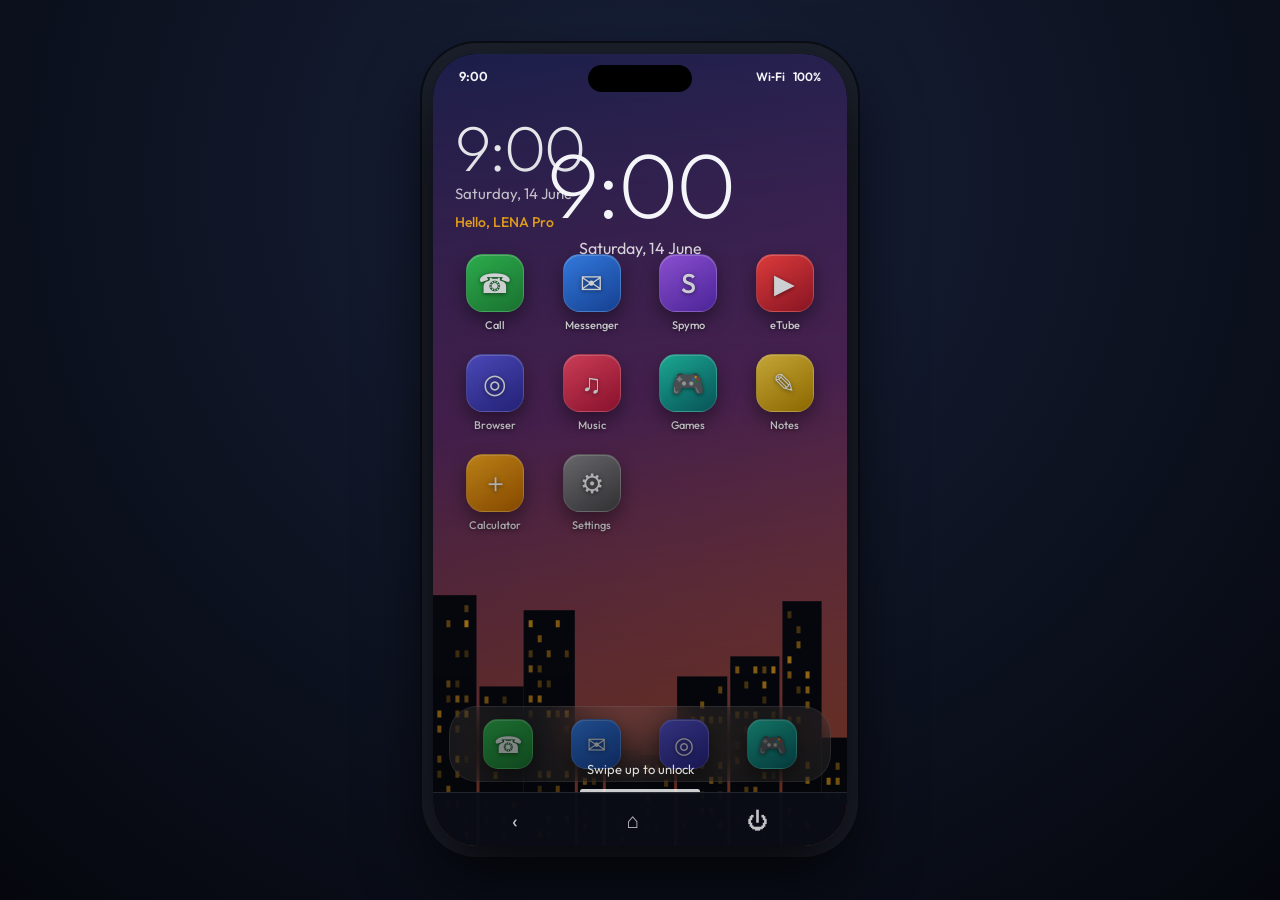
==== commit cbc0f14c: "Update index.html" ====
--- a/index.html
+++ b/index.html
@@ -3,187 +3,520 @@
 <head>
 <meta charset="UTF-8">
 <meta name="viewport" content="width=device-width,initial-scale=1,maximum-scale=1,user-scalable=no,viewport-fit=cover">
-<meta name="theme-color" content="#07111f">
-<title>LENA Mobile OS - Pro</title>
+<meta name="theme-color" content="#0a0d16">
+<title>LENA Mobile OS</title>
 <style>
-@import url('https://fonts.googleapis.com/css2?family=Inter:wght@300;400;500;600;700&display=swap');
+@import url('https://fonts.googleapis.com/css2?family=Outfit:wght@300;400;500;600;700&display=swap');
 *{box-sizing:border-box;-webkit-tap-highlight-color:transparent}
-:root{--accent:#007aff;--accent-glow:rgba(0,122,255,.4);--text-main:#f5f5f7;--text-muted:#86868b;--radius-screen:44px}
-html,body{margin:0;width:100%;height:100%;overflow:hidden;background:#0b0f19;color:var(--text-main);font-family:Inter,-apple-system,BlinkMacSystemFont,sans-serif;user-select:none}
-button,input{font:inherit}button{cursor:pointer;color:inherit;border:0;background:none}
-.device-wrapper{width:100%;height:100%;display:flex;align-items:center;justify-content:center;background:radial-gradient(circle at 50% 30%,#1a2639 0%,#060911 100%)}
-#mobile{width:100%;height:100%;max-width:414px;max-height:896px;position:relative;overflow:hidden;background:#000;box-shadow:0 25px 60px #000c,0 0 0 12px #1f242d,0 0 0 14px #0d1017,inset 0 0 0 2px #ffffff26}
-@media(min-width:450px){#mobile{border-radius:var(--radius-screen);height:88vh}}
-.status-bar{position:absolute;top:0;left:0;right:0;height:44px;display:flex;justify-content:space-between;align-items:center;padding:0 24px;font-size:13px;font-weight:600;z-index:100;color:#fff;letter-spacing:-.2px;pointer-events:none}
-.right-icons{display:flex;align-items:center;gap:6px;font-size:11px}
-.dynamic-island{position:absolute;top:11px;left:50%;transform:translateX(-50%);width:110px;height:28px;background:#000;border-radius:20px;z-index:101;display:flex;align-items:center;justify-content:space-between;padding:0 8px;border:1px solid #ffffff14;pointer-events:none}
-.camera-dot{width:10px;height:10px;background:#08111e;border-radius:50%;border:1px solid #1a2b48}.sensor-dot{width:6px;height:6px;background:#0d1b2a;border-radius:50%}
-#screen{position:absolute;inset:0;overflow:hidden;background:#07111f}
-#screen:after{content:'';position:absolute;inset:0;background:linear-gradient(180deg,#0004,#050a1499);pointer-events:none;z-index:1}
-.page{position:absolute;inset:0;display:none;overflow-y:auto;padding:50px 18px 130px;scrollbar-width:none;z-index:5;backdrop-filter:blur(20px);-webkit-backdrop-filter:blur(20px);background:#0a0f19bf;animation:fadeIn .25s ease}
-.page::-webkit-scrollbar{display:none}.page.active{display:block}
-.fullscreen-app{position:absolute;inset:0;background:#07111f;z-index:25;display:none;flex-direction:column;padding:44px 0 54px}
-.fullscreen-app.active{display:flex}
-.app-header{height:50px;min-height:50px;display:flex;align-items:center;padding:0 16px;gap:12px;background:#101e31f2;border-bottom:1px solid #ffffff1a}
-.app-header h3{margin:0;font-size:16px;flex:1;overflow:hidden;text-overflow:ellipsis;white-space:nowrap}
-.full-iframe{flex:1;width:100%;height:100%;min-height:0;border:0;background:#fff}
-@keyframes fadeIn{from{opacity:0;transform:scale(.99)}to{opacity:1;transform:scale(1)}}
-#lock{position:absolute;inset:0;z-index:30;display:flex;flex-direction:column;align-items:center;justify-content:space-between;padding:70px 24px 50px;background:linear-gradient(145deg,#091322,#03060c);transition:transform .4s,opacity .3s}
+:root{--accent:#ffb020;--ink:#0a0d16;--panel:#141a29;--panel2:#1b2336;--line:#ffffff1a;--text:#f4f5f8;--muted:#8d95aa;--r:44px}
+html,body{margin:0;width:100%;height:100%;overflow:hidden;background:#05070d;color:var(--text);font-family:Outfit,-apple-system,BlinkMacSystemFont,'Segoe UI',sans-serif;user-select:none;-webkit-user-select:none}
+button,input,textarea{font:inherit;color:inherit}
+button{cursor:pointer;border:0;background:none}
+.device{width:100%;height:100%;display:flex;align-items:center;justify-content:center;background:radial-gradient(circle at 50% 20%,#18213a,#05070d)}
+#mobile{width:100%;height:100%;max-width:414px;max-height:896px;position:relative;overflow:hidden;background:#000}
+@media(min-width:450px){#mobile{border-radius:var(--r);height:88vh;box-shadow:0 30px 70px #000c,0 0 0 11px #1c212d,0 0 0 13px #0b0e15}}
+/* status bar */
+.status{position:absolute;top:0;left:0;right:0;height:44px;display:flex;justify-content:space-between;align-items:center;padding:0 26px;font-size:13px;font-weight:600;z-index:100;pointer-events:none}
+.island{position:absolute;top:11px;left:50%;transform:translateX(-50%);width:104px;height:27px;background:#000;border-radius:20px}
+.status .r{display:flex;gap:8px;font-size:12px}
+/* wallpaper */
+#screen{position:absolute;inset:0;overflow:hidden;background:var(--ink)}
+#wall{position:absolute;inset:0;background:var(--wall);transition:background .4s}
+#sky{position:absolute;left:0;right:0;bottom:0;height:38%;pointer-events:none}
+#sky svg{width:100%;height:100%;display:block}
+#dim{position:absolute;inset:0;background:#000;opacity:0;pointer-events:none;z-index:120}
+/* lock */
+#lock{position:absolute;inset:0;z-index:50;display:flex;flex-direction:column;align-items:center;justify-content:space-between;padding:84px 24px 40px;background:linear-gradient(#0000,#0008);transition:transform .45s cubic-bezier(.7,0,.3,1),opacity .3s}
 #lock.gone{transform:translateY(-100%);opacity:0;pointer-events:none}
-.lock-clock-container{text-align:center;margin-top:10px}.lock-time{font-size:72px;font-weight:300;letter-spacing:-2px;color:#fff}.lock-date{font-size:15px;font-weight:500;color:#ffffffb3;margin-top:6px}
-#pinBox{display:none;width:100%;max-width:280px;background:#191e2df2;padding:24px;border-radius:24px;border:1px solid #ffffff26;box-shadow:0 20px 40px #000c;animation:popIn .3s}
-@keyframes popIn{from{transform:scale(.9);opacity:0}to{transform:scale(1);opacity:1}}
-#swipeArea{display:flex;flex-direction:column;align-items:center;gap:14px;font-size:12px;color:#ffffffd9;letter-spacing:1.5px;text-transform:uppercase;font-weight:600;cursor:pointer;padding:15px;width:100%;touch-action:none}
-.swipebar{height:5px;width:120px;border-radius:10px;background:#ffffffb3;box-shadow:0 0 10px #ffffff66}
-input{width:100%;padding:14px 16px;border-radius:14px;border:1px solid #ffffff26;background:#0006;color:white;outline:none;margin:10px 0;font-size:15px}
-input:focus{border-color:var(--accent);box-shadow:0 0 0 3px var(--accent-glow)}
-.btn{background:var(--accent);padding:14px 20px;border-radius:14px;font-weight:600;color:white;font-size:15px;transition:transform .2s;box-shadow:0 4px 15px #007aff4d}
-.btn:active{transform:scale(.97)}.btn.secondary{background:#ffffff1a;box-shadow:none}.full{width:100%;margin-top:10px}
-.top{display:flex;align-items:center;gap:14px;margin-bottom:24px}.top h2{font-size:22px;margin:0;flex:1;font-weight:700;letter-spacing:-.5px}
-.back{background:#ffffff1a;border-radius:12px;width:38px;height:38px;display:grid;place-items:center;font-size:24px;flex-shrink:0}
-.sub{font-size:11px;color:var(--text-muted);text-transform:uppercase;letter-spacing:1px;font-weight:600}
-.grid{display:grid;grid-template-columns:repeat(4,minmax(0,1fr));gap:16px 10px;margin-top:5px;padding-bottom:20px}
-.appicon{min-width:0;display:flex;flex-direction:column;align-items:center;gap:6px;background:none;font-size:11px;font-weight:500;color:var(--text-main)}
-.appicon:active{transform:scale(.94)}
-.iconbox{width:56px;height:56px;border-radius:16px;display:grid;place-items:center;font-size:26px;background:linear-gradient(145deg,#2c3e50,#1a252f);border:1px solid #ffffff26;box-shadow:0 8px 20px #0006,inset 0 1px 1px #ffffff4d}
-.blue{background:linear-gradient(135deg,#007aff,#0051a8)}.green{background:linear-gradient(135deg,#34c759,#248a3d)}.purple{background:linear-gradient(135deg,#af52de,#7b2cbf)}.orange{background:linear-gradient(135deg,#ff9500,#cc7500)}.red{background:linear-gradient(135deg,#ff3b30,#a52446)}.musicIcon{background:linear-gradient(135deg,#fa233b,#d0001b)}.browserIcon{background:linear-gradient(135deg,#5856d6,#3634a3)}
-.hero{border:1px solid #ffffff1a;border-radius:20px;padding:16px;background:linear-gradient(135deg,#ffffff14,#ffffff05);box-shadow:0 10px 30px #0004;margin-bottom:12px}
-.hero h3{margin:0 0 4px;font-size:20px;font-weight:700}
-.card{background:#1c1c1eb3;border:1px solid #ffffff14;padding:16px;border-radius:18px;margin:12px 0;box-shadow:0 8px 25px #0004}
-.rowitem{display:flex;align-items:center;gap:14px}.rowitem>div:first-child{flex:1;min-width:0}.rowitem p{margin:4px 0;color:var(--text-muted);font-size:13px}.small{font-size:13px;color:var(--text-muted);line-height:1.5}
-.home-dock{position:absolute;bottom:62px;left:16px;right:16px;background:#ffffff1a;backdrop-filter:blur(25px);border:1px solid #ffffff26;border-radius:26px;padding:10px 16px;display:flex;justify-content:space-around;align-items:center;z-index:10;box-shadow:0 10px 30px #0006}
-.home-dock .iconbox{width:44px;height:44px;border-radius:12px;font-size:18px}
-#nav{position:absolute;bottom:0;left:0;right:0;height:54px;display:flex;align-items:center;justify-content:space-evenly;background:#0a0f19f2;backdrop-filter:blur(20px);border-top:1px solid #ffffff14;z-index:40;padding-bottom:env(safe-area-inset-bottom)}
-#nav button{font-size:20px;padding:10px 24px;color:#ffffffb3}
-#toast{position:absolute;z-index:110;bottom:80px;left:50%;transform:translateX(-50%);background:#28282df2;color:#fff;padding:12px 20px;border-radius:16px;font-size:14px;font-weight:500;max-width:90%;text-align:center;display:none;box-shadow:0 10px 30px #0009;border:1px solid #ffffff26}
-.videoFrame{width:100%;aspect-ratio:16/9;border:0;border-radius:14px;box-shadow:0 8px 20px #0006}audio{width:100%;margin-top:14px;accent-color:var(--accent)}
-.calc-display{width:100%;height:78px;text-align:right;font-size:30px;padding:16px;border-radius:16px;background:#0008;color:white;border:1px solid #ffffff1a}
-.calc-grid{display:grid;grid-template-columns:repeat(4,1fr);gap:9px;margin-top:12px}.calc-grid button{height:58px;border-radius:16px;background:#ffffff17;font-size:20px;font-weight:600}.calc-grid button.op{background:#007aff55}.calc-grid button.eq{background:#007aff}
-.quick-link{margin-top:8px}
+.lt{font-size:92px;font-weight:200;letter-spacing:-3px;line-height:1}
+.ld{font-size:16px;color:#ffffffcc;margin-top:8px;text-align:center}
+#pinBox{display:none;width:100%;max-width:290px;background:#0b0f1bee;padding:22px;border-radius:24px;border:1px solid var(--line)}
+#swipe{display:flex;flex-direction:column;align-items:center;gap:12px;font-size:13px;color:#ffffffd9;cursor:pointer;padding:12px;width:100%;touch-action:none}
+.bar{width:120px;height:5px;border-radius:5px;background:#fffc}
+/* pages */
+.page{position:absolute;inset:0;display:none;overflow-y:auto;padding:54px 18px 120px;background:#0a0d16f2;z-index:5;scrollbar-width:none}
+.page::-webkit-scrollbar{display:none}
+.page.active{display:block}
+#home{background:transparent;z-index:4}
+.top{display:flex;align-items:center;gap:12px;margin-bottom:18px}
+.top h2{margin:0;font-size:24px;font-weight:600;flex:1}
+.back{width:38px;height:38px;border-radius:12px;background:#ffffff14;font-size:24px;display:grid;place-items:center}
+.sub{font-size:12px;color:var(--muted);margin-bottom:6px}
+.small{font-size:13px;color:var(--muted);line-height:1.5;margin:4px 0}
+input[type=text],input[type=password],input[type=search],textarea{width:100%;padding:13px 15px;border-radius:14px;border:1px solid var(--line);background:#ffffff0d;outline:none;font-size:15px;margin:6px 0;user-select:text;-webkit-user-select:text}
+input:focus,textarea:focus{border-color:var(--accent)}
+.btn{background:var(--accent);color:#14100a;padding:13px 18px;border-radius:14px;font-weight:600;font-size:15px}
+.btn.alt{background:#ffffff14;color:var(--text)}
+.btn.full{width:100%;margin-top:8px}
+.btn:active{transform:scale(.97)}
+.card{background:var(--panel);border:1px solid var(--line);border-radius:18px;padding:16px;margin:12px 0}
+.card h3{margin:0 0 4px;font-size:16px;font-weight:600}
+/* home */
+.widget{margin:6px 0 20px;padding:2px 4px}
+.widget .big{font-size:64px;font-weight:200;letter-spacing:-2px;line-height:1}
+.widget .day{font-size:15px;color:#ffffffcc;margin-top:4px}
+.widget .hi{font-size:14px;color:var(--accent);margin-top:10px;font-weight:500}
+.grid{display:grid;grid-template-columns:repeat(4,1fr);gap:20px 8px}
+.app{display:flex;flex-direction:column;align-items:center;gap:6px;font-size:11px;font-weight:500;text-shadow:0 1px 4px #0008}
+.app:active{transform:scale(.93)}
+.ico{width:58px;height:58px;border-radius:17px;display:grid;place-items:center;font-size:27px;border:1px solid #ffffff2a;box-shadow:0 8px 18px #0006,inset 0 1px 0 #ffffff40}
+.c1{background:linear-gradient(145deg,#34c759,#1f8a3a)}.c2{background:linear-gradient(145deg,#3b8cff,#1b4fb0)}.c3{background:linear-gradient(145deg,#a05cf0,#5c2cb8)}.c4{background:linear-gradient(145deg,#ff4545,#a5192a)}.c5{background:linear-gradient(145deg,#5e5ce6,#2f2c9c)}.c6{background:linear-gradient(145deg,#ff4d6d,#b5173b)}.c7{background:linear-gradient(145deg,#ffb020,#c26a00)}.c8{background:linear-gradient(145deg,#22d3b6,#0b6e74)}.c9{background:linear-gradient(145deg,#8e8e93,#48484c)}.c10{background:linear-gradient(145deg,#f7d046,#b88a00)}
+.dock{position:absolute;bottom:64px;left:16px;right:16px;background:#ffffff1c;backdrop-filter:blur(22px);-webkit-backdrop-filter:blur(22px);border:1px solid #ffffff26;border-radius:28px;padding:11px 14px;display:flex;justify-content:space-around;z-index:6}
+.dock .ico{width:50px;height:50px;font-size:23px;border-radius:15px}
+/* web app view */
+#appView{position:absolute;inset:0;z-index:30;background:#0a0d16;display:none;flex-direction:column;padding:44px 0 54px}
+#appView.active{display:flex}
+.ah{height:50px;min-height:50px;display:flex;align-items:center;gap:10px;padding:0 14px;background:var(--panel);border-bottom:1px solid var(--line)}
+.ah h3{margin:0;font-size:16px;font-weight:600;flex:1}
+.ah button.i{width:34px;height:34px;border-radius:10px;background:#ffffff12;font-size:17px}
+.fw{position:relative;flex:1;min-height:0}
+.fw iframe{width:100%;height:100%;border:0;background:#fff}
+.load{position:absolute;inset:0;display:grid;place-items:center;background:#0a0d16;color:var(--muted);font-size:14px;transition:opacity .3s}
+.load.off{opacity:0;pointer-events:none}
+/* nav */
+#nav{position:absolute;bottom:0;left:0;right:0;height:54px;display:flex;justify-content:space-evenly;align-items:center;background:#0a0d16f5;border-top:1px solid var(--line);z-index:60}
+#nav button{font-size:21px;padding:10px 30px;color:#ffffffc0}
+#toast{position:absolute;z-index:110;bottom:74px;left:50%;transform:translateX(-50%);background:#232a3d;border:1px solid var(--line);padding:11px 18px;border-radius:16px;font-size:14px;max-width:88%;text-align:center;display:none;box-shadow:0 10px 30px #0009}
+/* etube */
+.yt-head{display:flex;align-items:center;gap:10px;margin-bottom:12px}
+.yt-logo{display:flex;align-items:center;gap:6px;font-weight:700;font-size:21px;letter-spacing:-.5px;flex:1}
+.yt-logo i{width:30px;height:21px;border-radius:6px;background:#ff0033;display:grid;place-items:center;font-style:normal;font-size:10px;color:#fff}
+.vcard{margin:0 -18px 22px;cursor:pointer}
+.vthumb{position:relative;aspect-ratio:16/9;background:linear-gradient(135deg,#2a3350,#141a29);overflow:hidden}
+.vthumb img{width:100%;height:100%;object-fit:cover;display:block}
+.vthumb .pl{position:absolute;right:10px;bottom:10px;background:#000b;border-radius:8px;padding:3px 9px;font-size:11px}
+.vmeta{display:flex;gap:12px;padding:12px 18px 0}
+.av{width:38px;height:38px;border-radius:50%;background:var(--accent);color:#14100a;display:grid;place-items:center;font-weight:700;flex-shrink:0}
+.vmeta b{display:block;font-size:15px;font-weight:500;line-height:1.3}
+.vmeta span{font-size:12.5px;color:var(--muted);line-height:1.4;display:block;margin-top:3px}
+#watch{display:none}
+.player{margin:0 -18px;aspect-ratio:16/9;background:#000}
+.player iframe{width:100%;height:100%;border:0}
+.wtitle{font-size:19px;font-weight:600;line-height:1.3;margin:14px 0 4px}
+.wcap{font-size:14px;color:#cfd4e2;line-height:1.55;background:var(--panel);border-radius:14px;padding:12px 14px;margin:12px 0 20px}
+.chan{display:flex;align-items:center;gap:10px;font-size:14px;font-weight:500}
+/* music */
+.track{display:flex;align-items:center;gap:12px;padding:12px;background:var(--panel);border:1px solid var(--line);border-radius:16px;margin:8px 0;cursor:pointer}
+.track.on{border-color:var(--accent)}
+.track .ico{width:44px;height:44px;font-size:19px;border-radius:13px;flex-shrink:0}
+.track div.t{flex:1;min-width:0}.track b{display:block;font-weight:500;font-size:15px;white-space:nowrap;overflow:hidden;text-overflow:ellipsis}
+.np{background:linear-gradient(140deg,#2a1f3d,#141a29);border:1px solid var(--line);border-radius:22px;padding:18px;margin-bottom:14px;text-align:center}
+.disc{width:92px;height:92px;border-radius:50%;margin:0 auto 12px;background:conic-gradient(from 0deg,#222,#555,#222,#555,#222);display:grid;place-items:center;border:3px solid #0006}
+.disc:after{content:'';width:26px;height:26px;border-radius:50%;background:var(--accent)}
+.disc.spin{animation:spin 4s linear infinite}
+@keyframes spin{to{transform:rotate(360deg)}}
+input[type=range]{width:100%;accent-color:var(--accent);margin:8px 0}
+.ctl{display:flex;justify-content:center;align-items:center;gap:22px}
+.ctl button{font-size:24px;width:46px;height:46px;border-radius:50%;background:#ffffff14}
+.ctl button.pp{width:58px;height:58px;background:var(--accent);color:#14100a;font-size:24px}
+.times{display:flex;justify-content:space-between;font-size:12px;color:var(--muted)}
+/* settings */
+.row{display:flex;align-items:center;justify-content:space-between;gap:12px;padding:12px 0;border-bottom:1px solid var(--line)}
+.row:last-child{border-bottom:0}
+.row p{margin:2px 0 0;font-size:12px;color:var(--muted)}
+.sw{appearance:none;-webkit-appearance:none;width:50px;height:30px;border-radius:30px;background:#ffffff2a;position:relative;transition:.2s;flex-shrink:0;cursor:pointer}
+.sw:after{content:'';position:absolute;top:3px;left:3px;width:24px;height:24px;border-radius:50%;background:#fff;transition:.2s}
+.sw:checked{background:var(--accent)}.sw:checked:after{left:23px}
+.swatches{display:flex;gap:12px;margin-top:10px;flex-wrap:wrap}
+.swatch{width:38px;height:38px;border-radius:50%;border:3px solid transparent;outline:1px solid var(--line)}
+.swatch.on{border-color:#fff}
+.walls{display:grid;grid-template-columns:repeat(4,1fr);gap:10px;margin-top:10px}
+.wp{aspect-ratio:9/14;border-radius:12px;border:3px solid transparent;outline:1px solid var(--line)}
+.wp.on{border-color:#fff}
+/* calc */
+.cd{width:100%;height:80px;text-align:right;font-size:34px;padding:16px;border-radius:18px;background:#0007;border:1px solid var(--line);margin:0}
+.cg{display:grid;grid-template-columns:repeat(4,1fr);gap:9px;margin-top:12px}
+.cg button{height:60px;border-radius:18px;background:#ffffff14;font-size:21px;font-weight:500}
+.cg .op{background:#ffffff26}.cg .eq{background:var(--accent);color:#14100a}
+textarea{min-height:300px;resize:none;line-height:1.6}
 </style>
 </head>
 <body>
-<div class="device-wrapper"><div id="mobile">
-  <div class="status-bar"><span id="statusTime">09:00</span><div class="dynamic-island"><div class="camera-dot"></div><div class="sensor-dot"></div></div><div class="right-icons"><span>5G</span><span>🔋 100%</span></div></div>
+<div class="device"><div id="mobile">
+  <div class="status"><span id="stTime">9:00</span><div class="island"></div><div class="r"><span id="stNet">5G</span><span>100%</span></div></div>
+
   <div id="screen">
+    <div id="wall"></div>
+    <div id="sky"></div>
+
     <section id="lock">
-      <div class="lock-clock-container"><div class="lock-time" id="lockTime">09:00</div><div class="lock-date" id="lockDate">LENA</div></div>
-      <div style="display:flex;flex-direction:column;align-items:center;width:100%"><div id="pinBox"><div style="text-align:center;margin-bottom:12px"><b id="lockTitle">Enter PIN</b></div><input id="unlockPin" type="password" inputmode="numeric" maxlength="12" placeholder="PIN Code"><button class="btn full" onclick="unlockWithPin()">Unlock Device</button></div></div>
-      <div id="swipeArea" onclick="attemptSwipe()"><span id="swipeText">SWIPE UP OR TAP TO UNLOCK</span><div class="swipebar"></div></div>
-    </section>
+      <div style="text-align:center"><div class="lt" id="lockTime">9:00</div><div class="ld" id="lockDate"></div></div>
+      <div id="pinBox">
+        <div style="text-align:center;margin-bottom:8px;font-weight:600">Enter PIN</div>
+        <input id="pinIn" type="password" inputmode="numeric" maxlength="12" placeholder="PIN">
+        <button class="btn full" onclick="tryPin()">Unlock</button>
+      </div>
+      <div id="swipe" onclick="swipeUp()"><span id="swipeTxt">Swipe up to unlock</span><div class="bar"></div></div>
+    </section>
+
     <section class="page active" id="home">
-      <div class="hero" style="background:linear-gradient(135deg,#007aff33,#5856d61a);border-color:#007aff4d"><div class="sub">LENA OS 1.2.0 Pro</div><h3 id="greetingHeader" style="margin-top:4px">Hello, Player.</h3><p class="small" style="margin:0">Your mobile experience inside MINEcity.</p></div>
-      <div class="grid">
-        <button class="appicon" onclick="openLinkedApp('call')"><span class="iconbox green">☎</span>Call</button>
-        <button class="appicon" onclick="openLinkedApp('messenger')"><span class="iconbox blue">✉</span>Messenger</button>
-        <button class="appicon" onclick="openSpymo()"><span class="iconbox purple">S</span>Spymo</button>
-        <button class="appicon" onclick="openPage('etube')"><span class="iconbox red">▶</span>eTube</button>
-        <button class="appicon" onclick="openBrowser()"><span class="iconbox browserIcon">◎</span>Browser</button>
-        <button class="appicon" onclick="openPage('music')"><span class="iconbox musicIcon">♫</span>Music</button>
-        <button class="appicon" onclick="openPage('calculator')"><span class="iconbox orange">＋</span>Calculator</button>
-        <button class="appicon" onclick="openGame()"><span class="iconbox" style="background:linear-gradient(135deg,#30cfd0,#330867)">🎮</span>Game</button>
-        <button class="appicon" onclick="openPage('settings')"><span class="iconbox" style="background:linear-gradient(135deg,#8e8e93,#636366)">⚙</span>Settings</button>
-      </div>
-      <div class="home-dock">
-        <button class="appicon" onclick="openLinkedApp('call')"><span class="iconbox green">☎</span></button>
-        <button class="appicon" onclick="openBrowser()"><span class="iconbox browserIcon">◎</span></button>
-        <button class="appicon" onclick="openPage('music')"><span class="iconbox musicIcon">♫</span></button>
-        <button class="appicon" onclick="openGame()"><span class="iconbox" style="background:linear-gradient(135deg,#30cfd0,#330867)">🎮</span></button>
-      </div>
-    </section>
+      <div class="widget"><div class="big" id="hTime">9:00</div><div class="day" id="hDate"></div><div class="hi" id="hHi"></div></div>
+      <div class="grid" id="appGrid"></div>
+      <div class="dock" id="dock"></div>
+    </section>
+
     <section class="page" id="etube">
-      <div class="top"><button class="back" onclick="goBack()">‹</button><h2>eTube Pro</h2></div><p class="small">Your gaming videos and MINEcity broadcasts.</p><div id="videoList"></div>
-      <div class="card"><b>Add a Video</b><input id="videoTitle" placeholder="Video Title"><input id="videoUrl" placeholder="YouTube Video URL"><button class="btn full" onclick="addVideo()">Add to eTube</button><p class="small">Saved locally on this device.</p></div>
-    </section>
+      <div id="listView">
+        <div class="yt-head"><div class="yt-logo"><i>▶</i>eTube</div></div>
+        <input type="search" id="vSearch" placeholder="Search videos" oninput="renderVideos()">
+        <div id="videoList"></div>
+      </div>
+      <div id="watch">
+        <div class="player" id="playerBox"></div>
+        <div class="wtitle" id="wTitle"></div>
+        <div class="chan"><div class="av" id="wAv"></div><span id="wChan"></span></div>
+        <div class="wcap" id="wCap"></div>
+        <div class="sub">Up next</div>
+        <div id="upNext"></div>
+      </div>
+    </section>
+
     <section class="page" id="music">
-      <div class="top"><button class="back" onclick="goBack()">‹</button><h2>LENA Music</h2></div>
-      <div class="hero"><div style="font-size:36px">♫</div><h3>Your Soundtrack</h3><p class="small">Play direct audio links.</p></div>
-      <input id="musicSearch" placeholder="🔍 Search songs..." oninput="renderMusic()"><div class="rowitem" style="margin:16px 0"><b style="flex:1">Library</b><button class="btn" style="padding:10px 16px" onclick="showMusicAdd()">＋ Add Song</button></div><div id="musicList"></div>
-      <div class="card" id="musicAddBox" style="display:none"><h3>Add New Track</h3><input id="musicTitle" placeholder="Song Title"><input id="musicArtist" placeholder="Artist Name"><input id="musicUrl" placeholder="Direct HTTPS Audio URL"><button class="btn full" onclick="addMusic()">Save Track</button><button class="btn secondary full" onclick="$('musicAddBox').style.display='none'">Cancel</button></div>
-      <div class="card"><div class="sub">NOW PLAYING</div><h3 id="playingTitle">Nothing playing</h3><p id="playingArtist" class="small">Select a track from your library.</p><audio id="musicPlayer" controls preload="none"></audio></div>
-    </section>
+      <div class="top"><button class="back" onclick="goBack()">‹</button><h2>Music</h2></div>
+      <div class="np">
+        <div class="disc" id="disc"></div>
+        <b id="npTitle" style="font-size:17px;font-weight:600">Nothing playing</b>
+        <div class="small" id="npArtist">Pick a song below</div>
+        <input type="range" id="seek" min="0" max="100" value="0" step="0.1">
+        <div class="times"><span id="tNow">0:00</span><span id="tAll">0:00</span></div>
+        <div class="ctl"><button onclick="prevTrack()">⏮</button><button class="pp" id="ppBtn" onclick="togglePlay()">▶</button><button onclick="nextTrack()">⏭</button></div>
+      </div>
+      <input type="search" id="mSearch" placeholder="Search songs" oninput="renderMusic()">
+      <div id="musicList"></div>
+      <audio id="aud" preload="none"></audio>
+    </section>
+
+    <section class="page" id="notes">
+      <div class="top"><button class="back" onclick="goBack()">‹</button><h2>Notes</h2></div>
+      <textarea id="noteArea" placeholder="Write something..." oninput="saveNote()"></textarea>
+      <p class="small">Saved automatically on this device.</p>
+    </section>
+
+    <section class="page" id="calc">
+      <div class="top"><button class="back" onclick="goBack()">‹</button><h2>Calculator</h2></div>
+      <input class="cd" id="cDisp" value="0" readonly>
+      <div class="cg">
+        <button onclick="cClear()">AC</button><button onclick="cDel()">⌫</button><button class="op" onclick="cAdd('%')">%</button><button class="op" onclick="cAdd('/')">÷</button>
+        <button onclick="cAdd('7')">7</button><button onclick="cAdd('8')">8</button><button onclick="cAdd('9')">9</button><button class="op" onclick="cAdd('*')">×</button>
+        <button onclick="cAdd('4')">4</button><button onclick="cAdd('5')">5</button><button onclick="cAdd('6')">6</button><button class="op" onclick="cAdd('-')">−</button>
+        <button onclick="cAdd('1')">1</button><button onclick="cAdd('2')">2</button><button onclick="cAdd('3')">3</button><button class="op" onclick="cAdd('+')">+</button>
+        <button onclick="cAdd('(')">(</button><button onclick="cAdd('0')">0</button><button onclick="cAdd('.')">.</button><button class="eq" onclick="cEq()">=</button>
+      </div>
+    </section>
+
     <section class="page" id="settings">
       <div class="top"><button class="back" onclick="goBack()">‹</button><h2>Settings</h2></div>
-      <div class="card"><div class="sub">DEVICE IDENTITY</div><h3>LENA Pro</h3><input id="deviceName" maxlength="30" placeholder="Mobile Name"><button class="btn full" onclick="saveDevice()">Save Device Name</button><div class="rowitem" style="margin-top:16px"><div><b>Operating System</b><p>LENA OS Pro Edition</p></div><b>1.2.0</b></div></div>
-      <div class="card"><div class="sub">APP WEBSITE LINKS</div><p class="small">Paste the URLs you want each app icon to open. Use a complete https:// address.</p><label class="small">Browser website</label><input id="browserLinkInput" placeholder="https://example.com"><label class="small">Call app website</label><input id="callLinkInput" placeholder="https://example.com/call"><label class="small">Messenger website</label><input id="messengerLinkInput" placeholder="https://example.com/chat"><label class="small">Game website</label><input id="gameLinkInput" placeholder="https://example.com/game"><button class="btn full" onclick="saveAppLinks()">Save App Links</button></div>
-      <div class="card"><div class="sub">SECURITY</div><h3>Screen Lock PIN</h3><p class="small" id="pinStatus">No PIN configured.</p><input id="newPin" type="password" inputmode="numeric" maxlength="12" placeholder="New PIN (4–12 digits)"><input id="confirmPin" type="password" inputmode="numeric" maxlength="12" placeholder="Confirm PIN"><button class="btn full" onclick="savePin()">Set / Change PIN</button><button class="btn secondary full" onclick="removePin()">Remove PIN</button><button class="btn secondary full" onclick="lockNow()">Lock Screen Now</button></div>
-      <div class="card"><div class="sub">SYSTEM & STORAGE</div><button class="btn secondary full" onclick="showAbout()">About LENA OS</button><button class="btn secondary full" onclick="resetVideos()">Clear eTube Data</button></div>
-    </section>
-    <section class="page" id="calculator">
-      <div class="top"><button class="back" onclick="goBack()">‹</button><h2>Calculator</h2></div>
-      <div class="card"><input id="calcDisplay" class="calc-display" value="0" readonly aria-label="Calculator display"><div class="calc-grid">
-        <button onclick="calcClear()">AC</button><button onclick="calcDelete()">⌫</button><button class="op" onclick="calcAdd('%')">%</button><button class="op" onclick="calcAdd('/')">÷</button>
-        <button onclick="calcAdd('7')">7</button><button onclick="calcAdd('8')">8</button><button onclick="calcAdd('9')">9</button><button class="op" onclick="calcAdd('*')">×</button>
-        <button onclick="calcAdd('4')">4</button><button onclick="calcAdd('5')">5</button><button onclick="calcAdd('6')">6</button><button class="op" onclick="calcAdd('-')">−</button>
-        <button onclick="calcAdd('1')">1</button><button onclick="calcAdd('2')">2</button><button onclick="calcAdd('3')">3</button><button class="op" onclick="calcAdd('+')">+</button>
-        <button onclick="calcAdd('(')">(</button><button onclick="calcAdd('0')">0</button><button onclick="calcAdd('.')">.</button><button class="eq" onclick="calcResult()">=</button>
-      </div></div>
-    </section>
+
+      <div class="card"><h3>Connectivity</h3>
+        <label class="row"><div>Wi‑Fi<p>Needed for Browser, Call, Messenger and Games</p></div><input type="checkbox" class="sw" id="swWifi" onchange="setBool('wifi',this.checked)"></label>
+        <label class="row"><div>Mobile data</div><input type="checkbox" class="sw" id="swData" onchange="setBool('data',this.checked)"></label>
+        <label class="row"><div>Bluetooth</div><input type="checkbox" class="sw" id="swBt" onchange="setBool('bt',this.checked)"></label>
+        <label class="row"><div>Airplane mode<p>Turns off all connections</p></div><input type="checkbox" class="sw" id="swAir" onchange="setBool('air',this.checked)"></label>
+      </div>
+
+      <div class="card"><h3>Display</h3>
+        <div class="sub" style="margin-top:8px">Wallpaper</div><div class="walls" id="wallPick"></div>
+        <div class="sub" style="margin-top:16px">Accent colour</div><div class="swatches" id="accPick"></div>
+        <div class="row" style="margin-top:8px"><div style="flex:1">Brightness<input type="range" id="rgBright" min="25" max="100" oninput="setNum('bright',this.value)"></div></div>
+      </div>
+
+      <div class="card"><h3>Sound</h3>
+        <div class="row"><div style="flex:1">Music volume<input type="range" id="rgVol" min="0" max="100" oninput="setNum('vol',this.value)"></div></div>
+        <label class="row"><div>Notification sounds</div><input type="checkbox" class="sw" id="swSound" onchange="setBool('sound',this.checked)"></label>
+        <label class="row"><div>Do not disturb<p>Hides pop-up messages</p></div><input type="checkbox" class="sw" id="swDnd" onchange="setBool('dnd',this.checked)"></label>
+      </div>
+
+      <div class="card"><h3>Device</h3>
+        <input type="text" id="devName" maxlength="24" placeholder="Phone name">
+        <button class="btn full" onclick="saveName()">Save name</button>
+      </div>
+
+      <div class="card"><h3>Screen lock</h3>
+        <p class="small" id="pinState"></p>
+        <input type="password" id="pin1" inputmode="numeric" maxlength="12" placeholder="New PIN (4–12 digits)">
+        <input type="password" id="pin2" inputmode="numeric" maxlength="12" placeholder="Confirm PIN">
+        <button class="btn full" onclick="savePin()">Set PIN</button>
+        <button class="btn alt full" onclick="removePin()">Remove PIN</button>
+        <button class="btn alt full" onclick="lockNow()">Lock now</button>
+      </div>
+
+      <div class="card"><h3>System</h3>
+        <div class="row"><div>LENA OS</div><b>2.0</b></div>
+        <div class="row"><div>Built for</div><b>MINEcity</b></div>
+        <button class="btn alt full" onclick="clearNotes()">Clear notes</button>
+        <button class="btn alt full" onclick="resetAll()">Reset settings</button>
+      </div>
+    </section>
+
+    <!-- website app viewer -->
+    <div id="appView">
+      <div class="ah"><button class="i" onclick="closeApp()">‹</button><h3 id="avTitle">App</h3><button class="i" onclick="reloadApp()">↻</button></div>
+      <div class="fw"><iframe id="avFrame" allow="camera; microphone; geolocation; autoplay; fullscreen; clipboard-read; clipboard-write; gamepad" referrerpolicy="strict-origin-when-cross-origin"></iframe><div class="load" id="avLoad">Loading…</div></div>
+    </div>
+
+    <nav id="nav"><button aria-label="Back" onclick="goBack()">‹</button><button aria-label="Home" onclick="goHome()">⌂</button><button aria-label="Lock" onclick="lockNow()">⏻</button></nav>
+    <div id="toast"></div>
+    <div id="dim"></div>
   </div>
-
-  <!-- Website apps overlay the app area, but the bottom navigation remains visible and unchanged. -->
-  <div class="fullscreen-app" id="spymoApp"><div class="app-header"><button class="back" onclick="closeFullscreenApp('spymoApp')">‹</button><h3>Spymo App</h3></div><iframe class="full-iframe" id="spymoIframe" allow="camera; microphone; geolocation; autoplay; fullscreen; clipboard-read; clipboard-write" referrerpolicy="strict-origin-when-cross-origin"></iframe></div>
-  <div class="fullscreen-app" id="browserApp"><div class="app-header"><button class="back" onclick="closeFullscreenApp('browserApp')">‹</button><h3 id="browserTitle">Browser</h3><button onclick="reloadFrame('browserIframe')" aria-label="Reload">↻</button><button onclick="openExternal('browserIframe')" aria-label="Open externally">↗</button></div><iframe class="full-iframe" id="browserIframe" allow="camera; microphone; geolocation; autoplay; fullscreen; clipboard-read; clipboard-write" referrerpolicy="strict-origin-when-cross-origin"></iframe></div>
-  <div class="fullscreen-app" id="callApp"><div class="app-header"><button class="back" onclick="closeFullscreenApp('callApp')">‹</button><h3>Call</h3><button onclick="reloadFrame('callIframe')">↻</button><button onclick="openExternal('callIframe')">↗</button></div><iframe class="full-iframe" id="callIframe" allow="camera; microphone; autoplay; fullscreen" referrerpolicy="strict-origin-when-cross-origin"></iframe></div>
-  <div class="fullscreen-app" id="messengerApp"><div class="app-header"><button class="back" onclick="closeFullscreenApp('messengerApp')">‹</button><h3>Messenger</h3><button onclick="reloadFrame('messengerIframe')">↻</button><button onclick="openExternal('messengerIframe')">↗</button></div><iframe class="full-iframe" id="messengerIframe" allow="camera; microphone; autoplay; fullscreen" referrerpolicy="strict-origin-when-cross-origin"></iframe></div>
-  <div class="fullscreen-app" id="gameApp"><div class="app-header"><button class="back" onclick="closeFullscreenApp('gameApp')">‹</button><h3>Game</h3><button onclick="reloadFrame('gameIframe')">↻</button><button onclick="openExternal('gameIframe')">↗</button></div><iframe class="full-iframe" id="gameIframe" allow="fullscreen; autoplay; gamepad; clipboard-read; clipboard-write" referrerpolicy="strict-origin-when-cross-origin"></iframe></div>
-
-  <nav id="nav"><button aria-label="Back" onclick="goBack()">‹</button><button aria-label="Home" onclick="goHome()">⌂</button><button aria-label="Lock screen" onclick="lockNow()">⏻</button></nav>
-  <div id="toast"></div>
 </div></div>
+
 <script>
-const $=id=>document.getElementById(id);
-const KEYS={pin:'lena_screen_pin',name:'lena_device_name',videos:'lena_etube_videos',music:'lena_music_library_v1',links:'lena_app_links_v1'};
-const SPYMO_LINK='https://qzr8n4xv1t6p.vercel.app';
-// Change these default URLs here, or save URLs in Settings > App Website Links.
-const DEFAULT_LINKS={browser:'https://www.google.com',call:'',messenger:'',game:''};
-let currentPage='home',pageHistory=[],touchStartY=null,isLocked=true,pinRequired=false,toastTimer,currentMusicId=null;
-function toast(message){const el=$('toast');el.textContent=message;el.style.display='block';clearTimeout(toastTimer);toastTimer=setTimeout(()=>el.style.display='none',2400)}
-function getLinks(){try{return {...DEFAULT_LINKS,...JSON.parse(localStorage.getItem(KEYS.links)||'{}')}}catch{return {...DEFAULT_LINKS}}}
-function validUrl(value){try{const u=new URL(value);return u.protocol==='https:'||u.protocol==='http:'?u.href:null}catch{return null}}
-function showPage(id,remember=true){if(!$ (id))return;if(remember&&currentPage!==id)pageHistory.push(currentPage);document.querySelectorAll('.page').forEach(p=>p.classList.remove('active'));$(id).classList.add('active');currentPage=id;if(id==='settings')refreshSettings();if(id==='etube')renderVideos();if(id==='music')renderMusic()}
-function openPage(id){showPage(id)}
-function goHome(){pageHistory=[];document.querySelectorAll('.fullscreen-app').forEach(a=>a.classList.remove('active'));showPage('home',false)}
-function goBack(){const app=document.querySelector('.fullscreen-app.active');if(app){app.classList.remove('active');return}if(pageHistory.length)showPage(pageHistory.pop(),false);else goHome()}
-function unavailable(name){toast(name+' is not available yet.')}
-function openOverlay(appId,frameId,url,title){const clean=validUrl(url);if(!clean){toast('Set a valid website URL in Settings first.');showPage('settings');return}document.querySelectorAll('.fullscreen-app').forEach(a=>a.classList.remove('active'));$(title==='Browser'?'browserTitle':title==='Spymo'?'spymoTitle':title+'Title')?.replaceChildren();$(frameId).src=clean;const app=$(appId);app.classList.add('active')}
-function openSpymo(){$('spymoIframe').src=SPYMO_LINK;document.querySelectorAll('.fullscreen-app').forEach(a=>a.classList.remove('active'));$('spymoApp').classList.add('active')}
-function launchCustomWeb(url,title='Browser'){const clean=validUrl(url);if(!clean)return toast('Enter a valid http/https website URL.');$('browserTitle').textContent=title||'Browser';$('browserIframe').src=clean;document.querySelectorAll('.fullscreen-app').forEach(a=>a.classList.remove('active'));$('browserApp').classList.add('active')}
-function openBrowser(){launchCustomWeb(getLinks().browser,'Browser')}
-function openLinkedApp(kind){const links=getLinks();if(kind==='call'){if(!links.call)return toast('Add the Call website in Settings first.');$('callIframe').src=validUrl(links.call)||'';$('callApp').classList.add('active')}else{if(!links.messenger)return toast('Add the Messenger website in Settings first.');$('messengerIframe').src=validUrl(links.messenger)||'';$('messengerApp').classList.add('active')}}
-function openGame(){const url=validUrl(getLinks().game);if(!url){toast('Add the Game website in Settings first.');showPage('settings');return}$('gameIframe').src=url;$('gameApp').classList.add('active')}
-function closeFullscreenApp(id){$(id).classList.remove('active');const map={spymoApp:'spymoIframe',browserApp:'browserIframe',callApp:'callIframe',messengerApp:'messengerIframe',gameApp:'gameIframe'};if(map[id])$(map[id]).src=''}
-function reloadFrame(id){const f=$(id);try{f.contentWindow.location.reload()}catch{f.src=f.src}}
-function openExternal(id){const f=$(id);const url=f.src;if(url&&url!=='about:blank')window.open(url,'_blank','noopener')}
-function saveAppLinks(){const links={};for(const key of ['browser','call','messenger','game']){const raw=$(`${key}LinkInput`).value.trim();if(raw&&!validUrl(raw))return toast('Check the '+key+' URL. Include https://');links[key]=raw?validUrl(raw):DEFAULT_LINKS[key]}localStorage.setItem(KEYS.links,JSON.stringify(links));toast('App website links saved.')}
-function lockNow(){isLocked=true;pinRequired=!!localStorage.getItem(KEYS.pin);$('lock').classList.remove('gone');$('pinBox').style.display='none';$('swipeArea').style.display='flex';$('unlockPin').value='';$('swipeText').textContent=pinRequired?'SWIPE UP OR TAP TO ENTER PIN':'SWIPE UP TO UNLOCK'}
-function unlock(){isLocked=false;$('lock').classList.add('gone');$('pinBox').style.display='none';goHome()}
-function attemptSwipe(){if(!isLocked)return;if(pinRequired){$('pinBox').style.display='block';$('swipeArea').style.display='none';$('unlockPin').focus()}else unlock()}
-function unlockWithPin(){const entered=$('unlockPin').value.trim(),saved=localStorage.getItem(KEYS.pin);if(entered===saved&&saved)unlock();else{toast('Incorrect PIN');$('unlockPin').value=''}}
-const lockEl=$('lock');lockEl.addEventListener('touchstart',e=>{touchStartY=e.touches[0].clientY},{passive:true});lockEl.addEventListener('touchend',e=>{if(touchStartY!==null&&touchStartY-e.changedTouches[0].clientY>35)attemptSwipe();touchStartY=null},{passive:true});let mouseY=null;lockEl.addEventListener('mousedown',e=>mouseY=e.clientY);lockEl.addEventListener('mouseup',e=>{if(mouseY!==null&&mouseY-e.clientY>35)attemptSwipe();mouseY=null});
-function refreshSettings(){const name=localStorage.getItem(KEYS.name)||'LENA Pro';$('deviceName').value=name;$('greetingHeader').textContent='Hello, '+name+'.';$('pinStatus').textContent=localStorage.getItem(KEYS.pin)?'Screen PIN is active.':'No PIN configured.';const l=getLinks();$('browserLinkInput').value=l.browser||'';$('callLinkInput').value=l.call||'';$('messengerLinkInput').value=l.messenger||'';$('gameLinkInput').value=l.game||''}
-function saveDevice(){const name=$('deviceName').value.trim();if(!name)return toast('Enter a valid device name.');localStorage.setItem(KEYS.name,name);refreshSettings();toast('Device name updated.')}
-function savePin(){const p=$('newPin').value.trim(),c=$('confirmPin').value.trim();if(!/^\d{4,12}$/.test(p))return toast('PIN must be 4–12 digits.');if(p!==c)return toast('PINs do not match.');localStorage.setItem(KEYS.pin,p);$('newPin').value='';$('confirmPin').value='';refreshSettings();toast('PIN saved.')}
-function removePin(){if(!localStorage.getItem(KEYS.pin))return toast('No PIN configured.');localStorage.removeItem(KEYS.pin);refreshSettings();toast('PIN removed.')}
-function showAbout(){toast('LENA Mobile OS Pro • Version 1.2.0')}
-function getVideos(){try{const a=JSON.parse(localStorage.getItem(KEYS.videos)||'[]');return Array.isArray(a)?a:[]}catch{return[]}}
-function youtubeId(value){try{const u=new URL(value);if(u.hostname==='youtu.be')return u.pathname.slice(1);if(u.hostname.endsWith('youtube.com')){if(u.pathname==='/watch')return u.searchParams.get('v');const p=u.pathname.split('/');if(['embed','shorts','live'].includes(p[1]))return p[2]}}catch{}return null}
-function addVideo(){const title=$('videoTitle').value.trim(),id=youtubeId($('videoUrl').value.trim());if(!title)return toast('Enter a video title.');if(!id||!/^[\w-]{11}$/.test(id))return toast('Enter a valid YouTube URL.');const v=getVideos();v.unshift({title,id});localStorage.setItem(KEYS.videos,JSON.stringify(v));$('videoTitle').value='';$('videoUrl').value='';renderVideos();toast('Video added.')}
-function renderVideos(){const list=$('videoList');list.replaceChildren();const videos=getVideos();if(!videos.length){const e=document.createElement('div');e.className='card';e.textContent='No videos yet. Add a YouTube link below.';list.appendChild(e);return}videos.forEach((v,i)=>{const c=document.createElement('div');c.className='card';const t=document.createElement('b');t.textContent=v.title;c.appendChild(t);const f=document.createElement('iframe');f.className='videoFrame';f.style.marginTop='12px';f.src='https://www.youtube-nocookie.com/embed/'+encodeURIComponent(v.id);f.title=v.title;f.loading='lazy';f.allow='accelerometer; autoplay; clipboard-write; encrypted-media; gyroscope; picture-in-picture; web-share';f.allowFullscreen=true;c.appendChild(f);const d=document.createElement('button');d.className='btn secondary full';d.textContent='Remove Video';d.onclick=()=>{const a=getVideos();a.splice(i,1);localStorage.setItem(KEYS.videos,JSON.stringify(a));renderVideos()};c.appendChild(d);list.appendChild(c)})}
-function resetVideos(){localStorage.removeItem(KEYS.videos);renderVideos();toast('eTube library cleared.')}
-function getMusic(){try{const a=JSON.parse(localStorage.getItem(KEYS.music)||'[]');return Array.isArray(a)?a:[]}catch{return[]}}
-function showMusicAdd(){$('musicAddBox').style.display='block'}
-function addMusic(){const title=$('musicTitle').value.trim(),artist=$('musicArtist').value.trim()||'Unknown Artist',url=$('musicUrl').value.trim();if(!title)return toast('Enter a song title.');let u;try{u=new URL(url)}catch{return toast('Enter a valid audio URL.')}if(u.protocol!=='https:')return toast('Use an HTTPS audio URL.');const a=getMusic();a.unshift({id:Date.now().toString()+Math.random().toString(36).slice(2,7),title,artist,url:u.href});localStorage.setItem(KEYS.music,JSON.stringify(a));$('musicTitle').value='';$('musicArtist').value='';$('musicUrl').value='';$('musicAddBox').style.display='none';renderMusic();toast('Song added.')}
-function renderMusic(){const list=$('musicList');if(!list)return;list.replaceChildren();const q=($('musicSearch').value||'').toLowerCase().trim(),tracks=getMusic().filter(t=>(t.title+' '+t.artist).toLowerCase().includes(q));if(!tracks.length){const e=document.createElement('div');e.className='card';e.textContent=q?'No matching tracks.':'Your music library is empty.';list.appendChild(e);return}tracks.forEach(track=>{const c=document.createElement('div');c.className='card';const row=document.createElement('div');row.className='rowitem';const icon=document.createElement('div');icon.className='iconbox musicIcon';icon.textContent='♫';icon.style.width='46px';icon.style.height='46px';const info=document.createElement('div');info.style.flex='1';const title=document.createElement('b');title.textContent=track.title;const artist=document.createElement('p');artist.className='small';artist.textContent=track.artist;info.append(title,artist);const play=document.createElement('button');play.className='btn';play.textContent='▶';play.onclick=()=>playMusic(track.id);row.append(icon,info,play);c.appendChild(row);const del=document.createElement('button');del.className='btn secondary full';del.textContent='Remove from Library';del.onclick=()=>{if(currentMusicId===track.id){$('musicPlayer').pause();$('musicPlayer').removeAttribute('src');$('playingTitle').textContent='Nothing playing';currentMusicId=null}localStorage.setItem(KEYS.music,JSON.stringify(getMusic().filter(t=>t.id!==track.id)));renderMusic()};c.appendChild(del);list.appendChild(c)})}
-function playMusic(id){const t=getMusic().find(x=>x.id===id);if(!t)return;const p=$('musicPlayer');if(currentMusicId!==id){p.src=t.url;currentMusicId=id}$('playingTitle').textContent=t.title;$('playingArtist').textContent=t.artist;p.play().catch(()=>toast('Playback failed. Check direct audio URL.'))}
-$('musicPlayer').addEventListener('error',()=>toast('Audio delivery error. Check the audio link.'));
-let calcExpr='';
-function calcAdd(v){if(calcExpr==='Error')calcExpr='';calcExpr+=v;$('calcDisplay').value=calcExpr||'0'}
-function calcClear(){calcExpr='';$('calcDisplay').value='0'}
-function calcDelete(){calcExpr=calcExpr.slice(0,-1);$('calcDisplay').value=calcExpr||'0'}
-function calcResult(){try{if(!calcExpr||!/^[0-9+\-*/%.() ]+$/.test(calcExpr))throw Error();const result=Function('"use strict";return ('+calcExpr+')')();if(!Number.isFinite(result))throw Error();calcExpr=String(Number(result.toPrecision(12)));$('calcDisplay').value=calcExpr}catch{calcExpr='';$('calcDisplay').value='Error';setTimeout(()=>{if($('calcDisplay').value==='Error')$('calcDisplay').value='0'},1000)}}
-function updateClock(){const d=new Date(),time=d.toLocaleTimeString([], {hour:'2-digit',minute:'2-digit',hour12:false});$('statusTime').textContent=time;$('lockTime').textContent=time;$('lockDate').textContent=d.toLocaleDateString([], {weekday:'long',month:'short',day:'numeric'})}
-function init(){refreshSettings();renderVideos();renderMusic();updateClock();setInterval(updateClock,15000);if(localStorage.getItem('lena_initialized')!=='yes'){localStorage.setItem('lena_initialized','yes');isLocked=false;$('lock').classList.add('gone')}else lockNow()}
+/* =====================================================
+   LENA MOBILE OS 2.0  –  DEVELOPER CONFIG
+   Everything below is controlled only by you. Players cannot add apps, videos, songs or links.
+   ===================================================== */
+
+// Fixed clock (never changes)
+const CLOCK = { time: '9:00', date: 'Saturday, 14 June' };
+
+// App websites
+const APPS = {
+  call:      { name: 'Call',      icon: '☎', cls: 'c1', url: 'https://jijoy-jk-twork-ux.github.io/LENA/call.html',      check: true  },
+  messenger: { name: 'Messenger', icon: '✉', cls: 'c2', url: 'https://jijoy-jk-twork-ux.github.io/LENA/messenger.html', check: true  },
+  spymo:     { name: 'Spymo',     icon: 'S', cls: 'c3', url: 'https://qzr8n4xv1t6p.vercel.app/login.html',               check: false },
+  browser:   { name: 'Browser',   icon: '◎', cls: 'c5', url: 'https://jijoy-jk-twork-ux.github.io/LENA/browser.html',    check: true  },
+  games:     { name: 'Games',     icon: '🎮', cls: 'c8', url: 'https://jijoy-jk-twork-ux.github.io/LENA/games.html',      check: true  }
+};
+
+// eTube videos – add as many as you like. Use "id" OR a full YouTube "url".
+const VIDEOS = [
+  { title: 'Me at the zoo', caption: 'The very first video ever uploaded to YouTube. Replace this example with your MINEcity videos.', channel: 'MINEcity TV', id: 'jNQXAC9IVRw' }
+  // { title: 'Video title', caption: 'Short description shown under the video.', channel: 'MINEcity TV', url: 'https://youtu.be/XXXXXXXXXXX' },
+];
+
+// Music – put direct mp3 links (for example from Cloudinary). Players search by title / artist.
+const TRACKS = [
+  { title: 'Sample Song One', artist: 'SoundHelix', url: 'https://www.soundhelix.com/examples/mp3/SoundHelix-Song-1.mp3' }
+  // { title: 'Song title', artist: 'Artist', url: 'https://res.cloudinary.com/YOUR_CLOUD/video/upload/music.mp3' },
+];
+
+/* ===================================================== */
+
+const $ = id => document.getElementById(id);
+const esc = s => String(s).replace(/[&<>"']/g, c => ({'&':'&amp;','<':'&lt;','>':'&gt;','"':'&quot;',"'":'&#39;'}[c]));
+const SKEY = 'lena_settings_v2', NKEY = 'lena_notes_v2';
+const WALLS = {
+  dusk:  'linear-gradient(170deg,#1b1f4a 0%,#5a2a64 45%,#d8643c 100%)',
+  night: 'linear-gradient(180deg,#05070f 0%,#101b3a 100%)',
+  moss:  'linear-gradient(170deg,#0c2a24 0%,#1d5a43 60%,#a3c76a 120%)',
+  slate: 'linear-gradient(180deg,#20242e 0%,#3a4152 100%)'
+};
+const ACCENTS = ['#ffb020','#22d3b6','#ff5d73','#6aa8ff','#b48cff'];
+const DEF = { name: 'LENA Pro', wall: 'dusk', accent: '#ffb020', bright: 100, vol: 80, wifi: true, data: true, bt: true, air: false, sound: true, dnd: false, pin: '' };
+let S = loadS();
+function loadS(){ try { return { ...DEF, ...JSON.parse(localStorage.getItem(SKEY) || '{}') }; } catch { return { ...DEF }; } }
+function saveS(){ try { localStorage.setItem(SKEY, JSON.stringify(S)); } catch {} }
+
+let page = 'home', hist = [], locked = true, tTimer;
+function toast(m){ if (S.dnd && !/^(Incorrect|Enter|PIN)/.test(m) && false) return; const t = $('toast'); t.textContent = m; t.style.display = 'block'; clearTimeout(tTimer); tTimer = setTimeout(() => t.style.display = 'none', 2400); }
+function online(){ return !S.air && (S.wifi || S.data); }
+
+/* ---------- skyline ---------- */
+function buildSky(){
+  let seed = 11; const r = () => (seed = (seed * 9301 + 49297) % 233280) / 233280;
+  let x = 0, out = '<svg viewBox="0 0 414 300" preserveAspectRatio="xMidYMax slice" xmlns="http://www.w3.org/2000/svg">';
+  while (x < 414){
+    const w = 24 + Math.floor(r() * 32), h = 70 + Math.floor(r() * 200);
+    out += `<rect x="${x}" y="${300 - h}" width="${w}" height="${h}" fill="#090c15"/>`;
+    for (let y = 300 - h + 10; y < 290; y += 15) for (let wx = x + 5; wx < x + w - 7; wx += 9) if (r() > .66) out += `<rect x="${wx}" y="${y}" width="4" height="7" fill="var(--accent)" opacity="${(.3 + r() * .7).toFixed(2)}"/>`;
+    x += w + (r() > .55 ? 3 : 0);
+  }
+  $('sky').innerHTML = out + '</svg>';
+}
+
+/* ---------- applying settings ---------- */
+function applySettings(){
+  document.documentElement.style.setProperty('--accent', S.accent);
+  document.documentElement.style.setProperty('--wall', WALLS[S.wall] || WALLS.dusk);
+  $('dim').style.opacity = (1 - S.bright / 100) * .75;
+  $('aud').volume = S.vol / 100;
+  $('stNet').textContent = S.air ? '✈' : S.wifi ? 'Wi‑Fi' : S.data ? '5G' : 'No signal';
+  $('hHi').textContent = 'Hello, ' + S.name;
+  $('pinState').textContent = S.pin ? 'Screen lock is on.' : 'No PIN set.';
+  $('swWifi').checked = S.wifi; $('swData').checked = S.data; $('swBt').checked = S.bt; $('swAir').checked = S.air; $('swSound').checked = S.sound; $('swDnd').checked = S.dnd;
+  $('rgBright').value = S.bright; $('rgVol').value = S.vol; $('devName').value = S.name;
+  document.querySelectorAll('.wp').forEach(e => e.classList.toggle('on', e.dataset.k === S.wall));
+  document.querySelectorAll('.swatch').forEach(e => e.classList.toggle('on', e.dataset.k === S.accent));
+}
+function setBool(k, v){
+  S[k] = v;
+  if (k === 'air' && v){ S.wifi = false; S.data = false; S.bt = false; }
+  if (k === 'air' && !v){ S.wifi = true; S.data = true; }
+  if ((k === 'wifi' || k === 'data') && v && S.air) S.air = false;
+  saveS(); applySettings();
+}
+function setNum(k, v){ S[k] = +v; saveS(); applySettings(); }
+function saveName(){ const n = $('devName').value.trim(); if (!n) return toast('Enter a phone name.'); S.name = n; saveS(); applySettings(); toast('Phone name saved.'); }
+function savePin(){ const a = $('pin1').value.trim(), b = $('pin2').value.trim(); if (!/^\d{4,12}$/.test(a)) return toast('PIN must be 4–12 digits.'); if (a !== b) return toast('PINs do not match.'); S.pin = a; $('pin1').value = $('pin2').value = ''; saveS(); applySettings(); toast('PIN saved.'); }
+function removePin(){ if (!S.pin) return toast('No PIN set.'); S.pin = ''; saveS(); applySettings(); toast('PIN removed.'); }
+function clearNotes(){ try { localStorage.removeItem(NKEY); } catch {} $('noteArea').value = ''; toast('Notes cleared.'); }
+function resetAll(){ S = { ...DEF }; saveS(); applySettings(); toast('Settings reset.'); }
+
+function buildPickers(){
+  $('wallPick').innerHTML = Object.keys(WALLS).map(k => `<button class="wp" data-k="${k}" style="background:${WALLS[k]}" aria-label="${k}"></button>`).join('');
+  $('accPick').innerHTML = ACCENTS.map(c => `<button class="swatch" data-k="${c}" style="background:${c}" aria-label="Accent ${c}"></button>`).join('');
+  $('wallPick').onclick = e => { const b = e.target.closest('.wp'); if (b){ S.wall = b.dataset.k; saveS(); applySettings(); } };
+  $('accPick').onclick = e => { const b = e.target.closest('.swatch'); if (b){ S.accent = b.dataset.k; saveS(); applySettings(); } };
+}
+
+/* ---------- navigation ---------- */
+function showPage(id, remember = true){
+  if (remember && page !== id) hist.push(page);
+  document.querySelectorAll('.page').forEach(p => p.classList.remove('active'));
+  $(id).classList.add('active'); page = id;
+  $(id).scrollTop = 0;
+  if (id === 'etube') closeWatch(); if (id === 'etube') renderVideos();
+  if (id === 'music') renderMusic();
+}
+function openPage(id){ showPage(id); }
+function goHome(){ closeApp(); hist = []; showPage('home', false); }
+function goBack(){
+  if ($('appView').classList.contains('active')) return closeApp();
+  if (page === 'etube' && $('watch').style.display === 'block') return closeWatch();
+  if (hist.length) showPage(hist.pop(), false); else goHome();
+}
+
+/* ---------- website apps ---------- */
+let curApp = null;
+async function openApp(key){
+  const a = APPS[key];
+  if (!online()) return toast('No connection. Turn on Wi‑Fi in Settings.');
+  if (a.check){
+    try { const r = await fetch(a.url, { cache: 'no-store' }); if (!r.ok) throw 0; }
+    catch { return toast(a.name + ' is coming soon.'); }
+  }
+  curApp = key;
+  $('avTitle').textContent = a.name;
+  $('avLoad').classList.remove('off');
+  $('avFrame').onload = () => $('avLoad').classList.add('off');
+  $('avFrame').src = a.url;
+  $('appView').classList.add('active');
+}
+function closeApp(){ $('appView').classList.remove('active'); $('avFrame').src = 'about:blank'; curApp = null; }
+function reloadApp(){ if (!curApp) return; $('avLoad').classList.remove('off'); $('avFrame').src = APPS[curApp].url; }
+
+/* ---------- home ---------- */
+const HOME = [
+  ['app','call'],['app','messenger'],['app','spymo'],['page','etube','▶','eTube','c4'],
+  ['app','browser'],['page','music','♫','Music','c6'],['app','games'],['page','notes','✎','Notes','c10'],
+  ['page','calc','＋','Calculator','c7'],['page','settings','⚙','Settings','c9']
+];
+function tile(h, small){
+  const [kind, id, ic, nm, cl] = h;
+  const icon = kind === 'app' ? APPS[id].icon : ic, name = kind === 'app' ? APPS[id].name : nm, cls = kind === 'app' ? APPS[id].cls : cl;
+  return `<button class="app" onclick="${kind === 'app' ? `openApp('${id}')` : `openPage('${id}')`}"><span class="ico ${cls}">${icon}</span>${small ? '' : name}</button>`;
+}
+function buildHome(){
+  $('appGrid').innerHTML = HOME.map(h => tile(h)).join('');
+  $('dock').innerHTML = [['app','call'],['app','messenger'],['app','browser'],['app','games']].map(h => tile(h, true)).join('');
+}
+
+/* ---------- lock ---------- */
+function lockNow(){
+  closeApp(); locked = true; $('lock').classList.remove('gone'); $('pinBox').style.display = 'none'; $('swipe').style.display = 'flex'; $('pinIn').value = '';
+  $('swipeTxt').textContent = S.pin ? 'Swipe up to enter PIN' : 'Swipe up to unlock';
+}
+function unlock(){ locked = false; $('lock').classList.add('gone'); goHome(); }
+function swipeUp(){ if (!locked) return; if (S.pin){ $('pinBox').style.display = 'block'; $('swipe').style.display = 'none'; $('pinIn').focus(); } else unlock(); }
+function tryPin(){ if ($('pinIn').value.trim() === S.pin && S.pin) unlock(); else { toast('Incorrect PIN'); $('pinIn').value = ''; } }
+(function(){
+  const l = $('lock'); let y0 = null;
+  l.addEventListener('touchstart', e => y0 = e.touches[0].clientY, { passive: true });
+  l.addEventListener('touchend', e => { if (y0 !== null && y0 - e.changedTouches[0].clientY > 35) swipeUp(); y0 = null; }, { passive: true });
+  l.addEventListener('mousedown', e => y0 = e.clientY);
+  l.addEventListener('mouseup', e => { if (y0 !== null && y0 - e.clientY > 35) swipeUp(); y0 = null; });
+})();
+
+/* ---------- eTube ---------- */
+function ytId(v){
+  if (!v) return null;
+  if (/^[\w-]{11}$/.test(v)) return v;
+  try {
+    const u = new URL(v);
+    if (u.hostname === 'youtu.be') return u.pathname.slice(1, 12);
+    if (u.hostname.endsWith('youtube.com')){
+      if (u.pathname === '/watch') return u.searchParams.get('v');
+      const p = u.pathname.split('/'); if (['embed','shorts','live'].includes(p[1])) return p[2];
+    }
+  } catch {}
+  return null;
+}
+const VID = VIDEOS.map(v => ({ title: v.title || 'Untitled', caption: v.caption || '', channel: v.channel || 'MINEcity TV', id: ytId(v.id || v.url) })).filter(v => v.id);
+function renderVideos(){
+  const q = ($('vSearch').value || '').toLowerCase().trim();
+  const list = VID.map((v, i) => ({ v, i })).filter(({ v }) => (v.title + ' ' + v.caption + ' ' + v.channel).toLowerCase().includes(q));
+  $('videoList').innerHTML = list.length ? list.map(({ v, i }) =>
+    `<div class="vcard" onclick="playVideo(${i})"><div class="vthumb"><img loading="lazy" src="https://img.youtube.com/vi/${esc(v.id)}/hqdefault.jpg" alt="" onerror="this.remove()"><span class="pl">▶ Watch</span></div><div class="vmeta"><div class="av">${esc(v.channel[0].toUpperCase())}</div><div><b>${esc(v.title)}</b><span>${esc(v.channel)}${v.caption ? ' • ' + esc(v.caption) : ''}</span></div></div></div>`).join('')
+    : `<div class="card small">${VID.length ? 'No videos match your search.' : 'No videos yet. New videos will show up here.'}</div>`;
+}
+function playVideo(i){
+  const v = VID[i]; if (!v) return;
+  if (!online()) return toast('No connection. Turn on Wi‑Fi in Settings.');
+  $('listView').style.display = 'none'; $('watch').style.display = 'block';
+  $('playerBox').innerHTML = `<iframe src="https://www.youtube-nocookie.com/embed/${encodeURIComponent(v.id)}?rel=0&playsinline=1&autoplay=1" title="${esc(v.title)}" allow="accelerometer; autoplay; encrypted-media; gyroscope; picture-in-picture; fullscreen" allowfullscreen></iframe>`;
+  $('wTitle').textContent = v.title; $('wChan').textContent = v.channel; $('wAv').textContent = v.channel[0].toUpperCase(); $('wCap').textContent = v.caption || 'No description.';
+  $('wCap').style.display = v.caption ? 'block' : 'none';
+  $('upNext').innerHTML = VID.map((x, j) => ({ x, j })).filter(o => o.j !== i).map(({ x, j }) =>
+    `<div class="vcard" onclick="playVideo(${j})"><div class="vthumb"><img loading="lazy" src="https://img.youtube.com/vi/${esc(x.id)}/hqdefault.jpg" alt="" onerror="this.remove()"></div><div class="vmeta"><div class="av">${esc(x.channel[0].toUpperCase())}</div><div><b>${esc(x.title)}</b><span>${esc(x.channel)}</span></div></div></div>`).join('') || '<p class="small">No other videos.</p>';
+  $('etube').scrollTop = 0;
+}
+function closeWatch(){ $('playerBox').innerHTML = ''; $('watch').style.display = 'none'; $('listView').style.display = 'block'; }
+
+/* ---------- music ---------- */
+const aud = $('aud'); let cur = -1;
+const fmt = s => isFinite(s) ? Math.floor(s / 60) + ':' + String(Math.floor(s % 60)).padStart(2, '0') : '0:00';
+function renderMusic(){
+  const q = ($('mSearch').value || '').toLowerCase().trim();
+  const list = TRACKS.map((t, i) => ({ t, i })).filter(({ t }) => (t.title + ' ' + (t.artist || '')).toLowerCase().includes(q));
+  $('musicList').innerHTML = list.length ? list.map(({ t, i }) =>
+    `<div class="track ${i === cur ? 'on' : ''}" onclick="playTrack(${i})"><span class="ico c6">♫</span><div class="t"><b>${esc(t.title)}</b><div class="small" style="margin:0">${esc(t.artist || 'Unknown artist')}</div></div><span>${i === cur && !aud.paused ? '❚❚' : '▶'}</span></div>`).join('')
+    : `<div class="card small">${TRACKS.length ? 'No song found for “' + esc(q) + '”.' : 'No songs yet.'}</div>`;
+}
+function playTrack(i){
+  const t = TRACKS[i]; if (!t) return;
+  if (!online()) return toast('No connection. Turn on Wi‑Fi in Settings.');
+  if (cur === i){ return togglePlay(); }
+  cur = i; aud.src = t.url; aud.play().catch(() => toast('Could not play this song.'));
+  $('npTitle').textContent = t.title; $('npArtist').textContent = t.artist || 'Unknown artist'; renderMusic();
+}
+function togglePlay(){ if (cur < 0){ if (TRACKS.length) playTrack(0); return; } aud.paused ? aud.play().catch(() => toast('Could not play this song.')) : aud.pause(); }
+function nextTrack(){ if (!TRACKS.length) return; cur = -1; playTrack(((cur < 0 ? lastIdx : cur) + 1) % TRACKS.length); }
+function prevTrack(){ if (!TRACKS.length) return; cur = -1; playTrack(((lastIdx) - 1 + TRACKS.length) % TRACKS.length); }
+let lastIdx = 0;
+const _pt = playTrack; playTrack = function(i){ lastIdx = i; _pt(i); };
+aud.addEventListener('play', () => { $('ppBtn').textContent = '❚❚'; $('disc').classList.add('spin'); renderMusic(); });
+aud.addEventListener('pause', () => { $('ppBtn').textContent = '▶'; $('disc').classList.remove('spin'); renderMusic(); });
+aud.addEventListener('ended', nextTrack);
+aud.addEventListener('error', () => { if (aud.src) toast('Audio link not working.'); });
+aud.addEventListener('timeupdate', () => { if (aud.duration) $('seek').value = aud.currentTime / aud.duration * 100; $('tNow').textContent = fmt(aud.currentTime); $('tAll').textContent = fmt(aud.duration); });
+$('seek').addEventListener('input', e => { if (aud.duration) aud.currentTime = aud.duration * e.target.value / 100; });
+
+/* ---------- notes ---------- */
+function saveNote(){ try { localStorage.setItem(NKEY, $('noteArea').value); } catch {} }
+
+/* ---------- calculator ---------- */
+let ce = '';
+function cShow(){ $('cDisp').value = ce || '0'; }
+function cAdd(v){ if (ce === 'Error') ce = ''; ce += v; cShow(); }
+function cClear(){ ce = ''; cShow(); }
+function cDel(){ ce = ce.slice(0, -1); cShow(); }
+function cEq(){
+  try {
+    if (!ce || !/^[0-9+\-*/%.() ]+$/.test(ce)) throw 0;
+    const r = Function('"use strict";return (' + ce + ')')();
+    if (!Number.isFinite(r)) throw 0;
+    ce = String(Number(r.toPrecision(12))); cShow();
+  } catch { ce = ''; $('cDisp').value = 'Error'; }
+}
+
+/* ---------- init ---------- */
+function init(){
+  $('stTime').textContent = $('lockTime').textContent = $('hTime').textContent = CLOCK.time;
+  $('lockDate').textContent = $('hDate').textContent = CLOCK.date;
+  buildSky(); buildPickers(); buildHome(); applySettings();
+  try { $('noteArea').value = localStorage.getItem(NKEY) || ''; } catch {}
+  lockNow();
+}
 init();
 </script>
 </body>
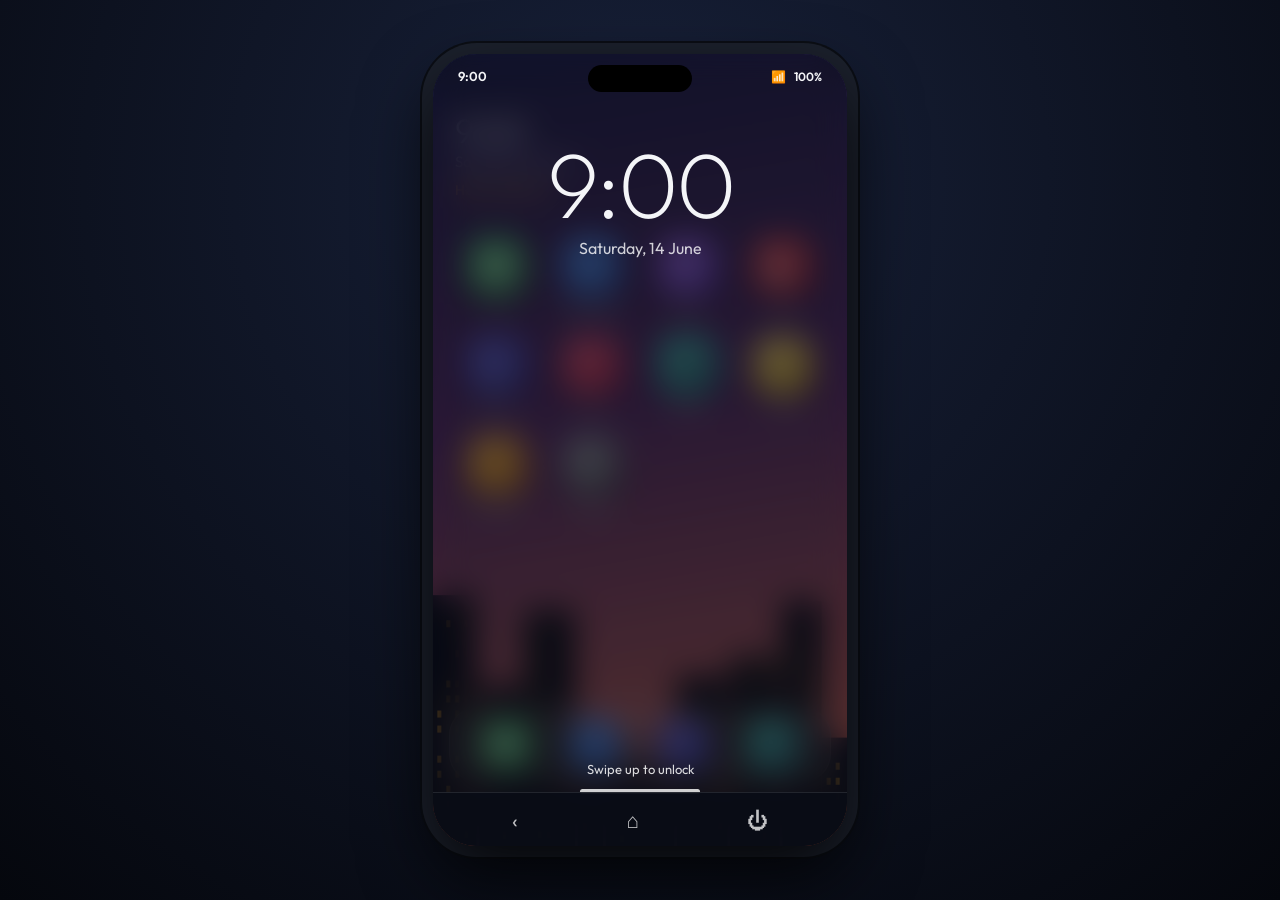
==== commit 2a9a6c2f: "Update index.html" ====
--- a/index.html
+++ b/index.html
@@ -13,11 +13,11 @@
 button,input,textarea{font:inherit;color:inherit}
 button{cursor:pointer;border:0;background:none}
 .device{width:100%;height:100%;display:flex;align-items:center;justify-content:center;background:radial-gradient(circle at 50% 20%,#18213a,#05070d)}
-#mobile{width:100%;height:100%;max-width:414px;max-height:896px;position:relative;overflow:hidden;background:#000}
+#mobile{width:100%;height:100%;max-width:414px;max-height:896px;position:relative;overflow:hidden;background:#000;container-type:inline-size;--ico:min(58px,15cqw);--pad:min(18px,4.5cqw)}
 @media(min-width:450px){#mobile{border-radius:var(--r);height:88vh;box-shadow:0 30px 70px #000c,0 0 0 11px #1c212d,0 0 0 13px #0b0e15}}
 /* status bar */
-.status{position:absolute;top:0;left:0;right:0;height:44px;display:flex;justify-content:space-between;align-items:center;padding:0 26px;font-size:13px;font-weight:600;z-index:100;pointer-events:none}
-.island{position:absolute;top:11px;left:50%;transform:translateX(-50%);width:104px;height:27px;background:#000;border-radius:20px}
+.status{position:absolute;top:0;left:0;right:0;height:44px;display:flex;justify-content:space-between;align-items:center;padding:0 min(26px,6cqw);font-size:13px;font-weight:600;z-index:100;pointer-events:none}
+.island{position:absolute;top:11px;left:50%;transform:translateX(-50%);width:min(104px,30cqw);height:27px;background:#000;border-radius:20px}
 .status .r{display:flex;gap:8px;font-size:12px}
 /* wallpaper */
 #screen{position:absolute;inset:0;overflow:hidden;background:var(--ink)}
@@ -26,15 +26,15 @@
 #sky svg{width:100%;height:100%;display:block}
 #dim{position:absolute;inset:0;background:#000;opacity:0;pointer-events:none;z-index:120}
 /* lock */
-#lock{position:absolute;inset:0;z-index:50;display:flex;flex-direction:column;align-items:center;justify-content:space-between;padding:84px 24px 40px;background:linear-gradient(#0000,#0008);transition:transform .45s cubic-bezier(.7,0,.3,1),opacity .3s}
+#lock{position:absolute;inset:0;z-index:50;display:flex;flex-direction:column;align-items:center;justify-content:space-between;padding:84px 24px 40px;background:rgba(6,8,20,.55);backdrop-filter:blur(16px) saturate(.8);-webkit-backdrop-filter:blur(16px) saturate(.8);transition:transform .45s cubic-bezier(.7,0,.3,1),opacity .3s}
 #lock.gone{transform:translateY(-100%);opacity:0;pointer-events:none}
-.lt{font-size:92px;font-weight:200;letter-spacing:-3px;line-height:1}
+.lt{font-size:min(92px,24cqw);font-weight:200;letter-spacing:-3px;line-height:1}
 .ld{font-size:16px;color:#ffffffcc;margin-top:8px;text-align:center}
 #pinBox{display:none;width:100%;max-width:290px;background:#0b0f1bee;padding:22px;border-radius:24px;border:1px solid var(--line)}
 #swipe{display:flex;flex-direction:column;align-items:center;gap:12px;font-size:13px;color:#ffffffd9;cursor:pointer;padding:12px;width:100%;touch-action:none}
 .bar{width:120px;height:5px;border-radius:5px;background:#fffc}
 /* pages */
-.page{position:absolute;inset:0;display:none;overflow-y:auto;padding:54px 18px 120px;background:#0a0d16f2;z-index:5;scrollbar-width:none}
+.page{position:absolute;inset:0;display:none;overflow-y:auto;padding:54px var(--pad) 120px;background:#0a0d16f2;z-index:5;scrollbar-width:none}
 .page::-webkit-scrollbar{display:none}
 .page.active{display:block}
 #home{background:transparent;z-index:4}
@@ -52,17 +52,17 @@
 .card{background:var(--panel);border:1px solid var(--line);border-radius:18px;padding:16px;margin:12px 0}
 .card h3{margin:0 0 4px;font-size:16px;font-weight:600}
 /* home */
-.widget{margin:6px 0 20px;padding:2px 4px}
-.widget .big{font-size:64px;font-weight:200;letter-spacing:-2px;line-height:1}
+.widget{margin:4px 0 4vh;padding:2px 4px}
+.widget .big{font-size:min(34px,9cqw);font-weight:300;letter-spacing:-.5px;line-height:1}
 .widget .day{font-size:15px;color:#ffffffcc;margin-top:4px}
-.widget .hi{font-size:14px;color:var(--accent);margin-top:10px;font-weight:500}
-.grid{display:grid;grid-template-columns:repeat(4,1fr);gap:20px 8px}
-.app{display:flex;flex-direction:column;align-items:center;gap:6px;font-size:11px;font-weight:500;text-shadow:0 1px 4px #0008}
+.widget .hi{font-size:min(14px,4cqw);color:var(--accent);margin-top:10px;font-weight:500}
+.grid{display:grid;grid-template-columns:repeat(4,minmax(0,1fr));gap:min(20px,3.5cqh) 1cqw}
+.app{display:flex;flex-direction:column;align-items:center;gap:5px;min-width:0;max-width:100%;font-size:clamp(9px,2.7cqw,11px);font-weight:500;white-space:nowrap;overflow:hidden;text-overflow:ellipsis;text-shadow:0 1px 4px #0008}
 .app:active{transform:scale(.93)}
-.ico{width:58px;height:58px;border-radius:17px;display:grid;place-items:center;font-size:27px;border:1px solid #ffffff2a;box-shadow:0 8px 18px #0006,inset 0 1px 0 #ffffff40}
+.ico{width:var(--ico);height:var(--ico);border-radius:calc(var(--ico)*.29);display:grid;place-items:center;font-size:calc(var(--ico)*.46);flex-shrink:0;border:1px solid #ffffff2a;box-shadow:0 8px 18px #0006,inset 0 1px 0 #ffffff40}
 .c1{background:linear-gradient(145deg,#34c759,#1f8a3a)}.c2{background:linear-gradient(145deg,#3b8cff,#1b4fb0)}.c3{background:linear-gradient(145deg,#a05cf0,#5c2cb8)}.c4{background:linear-gradient(145deg,#ff4545,#a5192a)}.c5{background:linear-gradient(145deg,#5e5ce6,#2f2c9c)}.c6{background:linear-gradient(145deg,#ff4d6d,#b5173b)}.c7{background:linear-gradient(145deg,#ffb020,#c26a00)}.c8{background:linear-gradient(145deg,#22d3b6,#0b6e74)}.c9{background:linear-gradient(145deg,#8e8e93,#48484c)}.c10{background:linear-gradient(145deg,#f7d046,#b88a00)}
-.dock{position:absolute;bottom:64px;left:16px;right:16px;background:#ffffff1c;backdrop-filter:blur(22px);-webkit-backdrop-filter:blur(22px);border:1px solid #ffffff26;border-radius:28px;padding:11px 14px;display:flex;justify-content:space-around;z-index:6}
-.dock .ico{width:50px;height:50px;font-size:23px;border-radius:15px}
+.dock{position:absolute;bottom:64px;left:min(16px,4cqw);right:min(16px,4cqw);background:#ffffff1c;backdrop-filter:blur(22px);-webkit-backdrop-filter:blur(22px);border:1px solid #ffffff26;border-radius:28px;padding:min(11px,2.5cqw) min(14px,3cqw);display:flex;justify-content:space-around;z-index:6}
+.dock .ico{width:calc(var(--ico)*.86);height:calc(var(--ico)*.86);font-size:calc(var(--ico)*.4);border-radius:calc(var(--ico)*.25)}
 /* web app view */
 #appView{position:absolute;inset:0;z-index:30;background:#0a0d16;display:none;flex-direction:column;padding:44px 0 54px}
 #appView.active{display:flex}
@@ -81,16 +81,16 @@
 .yt-head{display:flex;align-items:center;gap:10px;margin-bottom:12px}
 .yt-logo{display:flex;align-items:center;gap:6px;font-weight:700;font-size:21px;letter-spacing:-.5px;flex:1}
 .yt-logo i{width:30px;height:21px;border-radius:6px;background:#ff0033;display:grid;place-items:center;font-style:normal;font-size:10px;color:#fff}
-.vcard{margin:0 -18px 22px;cursor:pointer}
+.vcard{margin:0 calc(var(--pad)*-1) 22px;cursor:pointer}
 .vthumb{position:relative;aspect-ratio:16/9;background:linear-gradient(135deg,#2a3350,#141a29);overflow:hidden}
 .vthumb img{width:100%;height:100%;object-fit:cover;display:block}
 .vthumb .pl{position:absolute;right:10px;bottom:10px;background:#000b;border-radius:8px;padding:3px 9px;font-size:11px}
-.vmeta{display:flex;gap:12px;padding:12px 18px 0}
+.vmeta{display:flex;gap:12px;padding:12px var(--pad) 0}
 .av{width:38px;height:38px;border-radius:50%;background:var(--accent);color:#14100a;display:grid;place-items:center;font-weight:700;flex-shrink:0}
 .vmeta b{display:block;font-size:15px;font-weight:500;line-height:1.3}
 .vmeta span{font-size:12.5px;color:var(--muted);line-height:1.4;display:block;margin-top:3px}
 #watch{display:none}
-.player{margin:0 -18px;aspect-ratio:16/9;background:#000}
+.player{margin:0 calc(var(--pad)*-1);aspect-ratio:16/9;background:#000}
 .player iframe{width:100%;height:100%;border:0}
 .wtitle{font-size:19px;font-weight:600;line-height:1.3;margin:14px 0 4px}
 .wcap{font-size:14px;color:#cfd4e2;line-height:1.55;background:var(--panel);border-radius:14px;padding:12px 14px;margin:12px 0 20px}
@@ -330,7 +330,7 @@
   document.documentElement.style.setProperty('--wall', WALLS[S.wall] || WALLS.dusk);
   $('dim').style.opacity = (1 - S.bright / 100) * .75;
   $('aud').volume = S.vol / 100;
-  $('stNet').textContent = S.air ? '✈' : S.wifi ? 'Wi‑Fi' : S.data ? '5G' : 'No signal';
+  $('stNet').textContent = S.air ? '✈' : S.wifi ? '📶' : S.data ? '5G' : '✕';
   $('hHi').textContent = 'Hello, ' + S.name;
   $('pinState').textContent = S.pin ? 'Screen lock is on.' : 'No PIN set.';
   $('swWifi').checked = S.wifi; $('swData').checked = S.data; $('swBt').checked = S.bt; $('swAir').checked = S.air; $('swSound').checked = S.sound; $('swDnd').checked = S.dnd;
